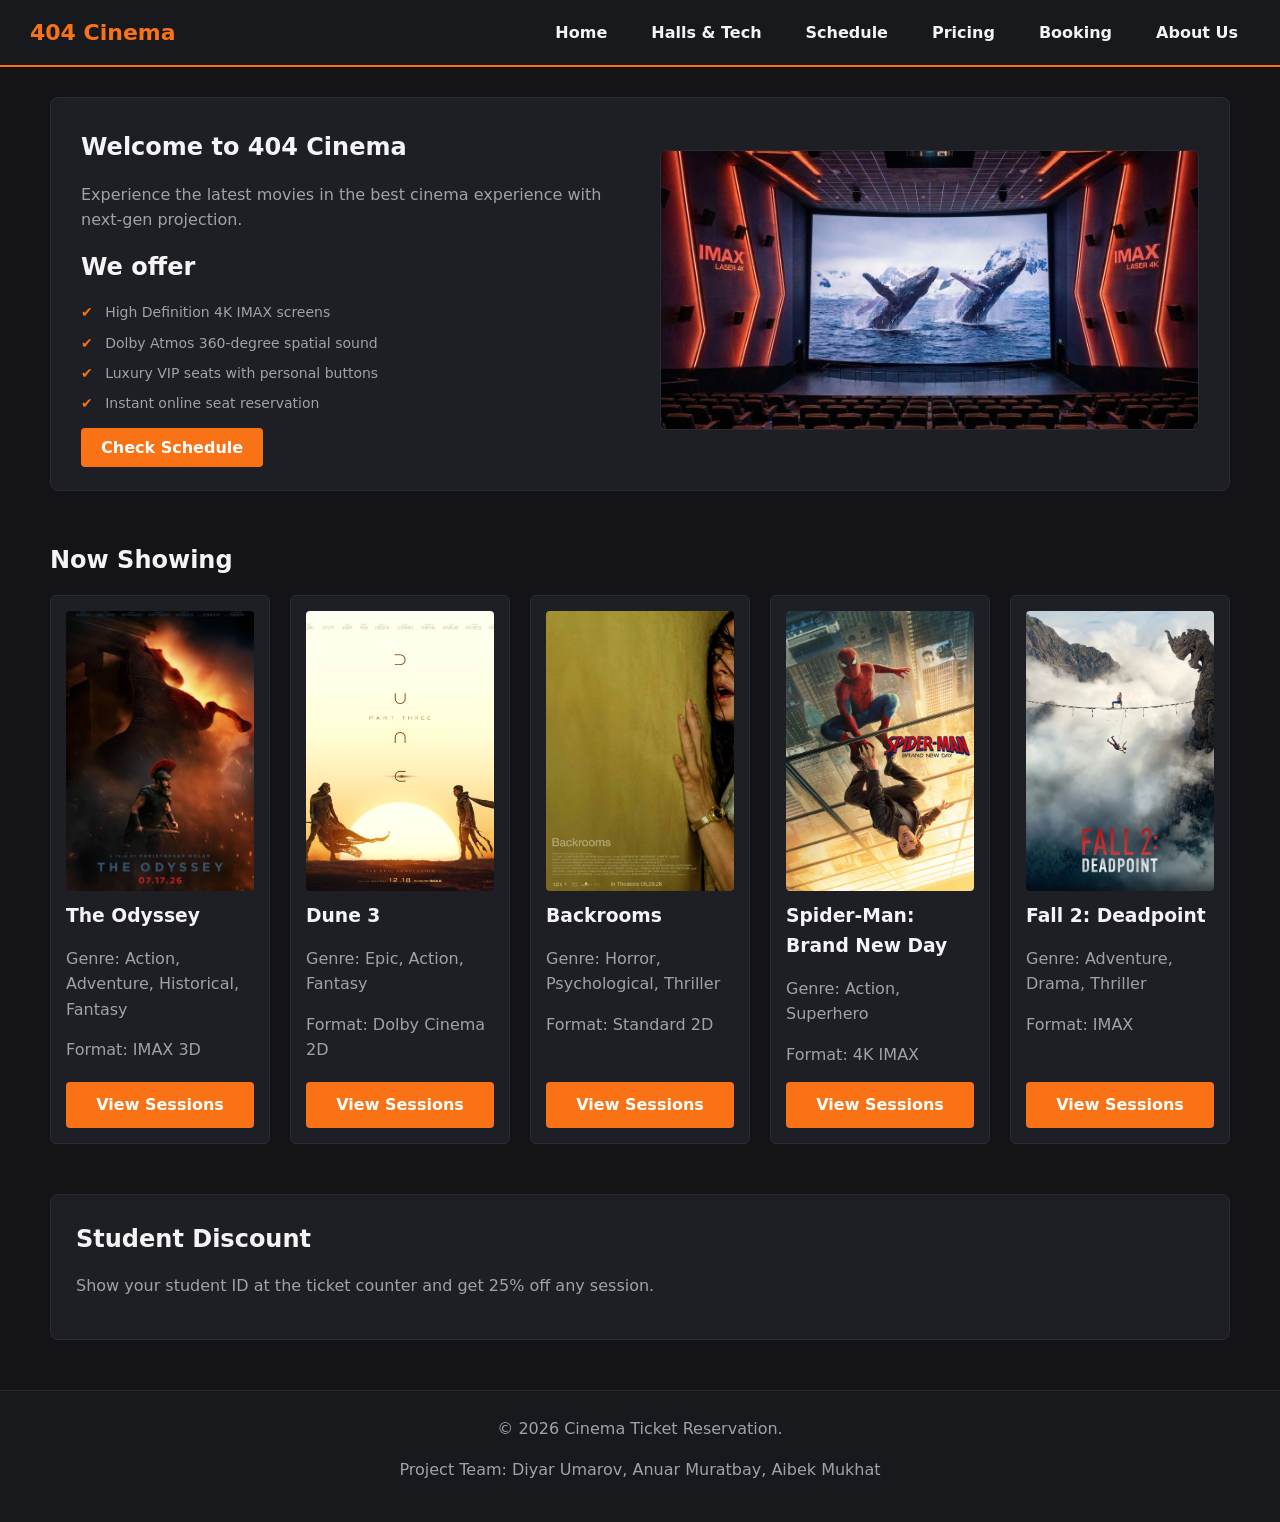
==== index.html @ e8abbafb "copy" ====
<!DOCTYPE html>
<html lang="en">
<head>
<!-- 
  Authors: Umarov Diyar, Anuar Muratbay, Aibek Mukhat
  Group: SE-2507
  Assignment: #1 HTML & CSS Basics
-->

    <meta charset="UTF-8">
    <meta name="viewport" content="width=device-width, initial-scale=1.0">
    <title>404 Cinema</title>
    <link rel="stylesheet" href="css/style.css">
</head>
<body>
    <header id="main-nav">
        <div class="logo">404 Cinema</div>
        <ul class="nav-links">
            <li><a href="index.html">Home</a></li>
            <li><a href="halls.html">Halls & Tech</a></li>
            <li><a href="schedule.html">Schedule</a></li>
            <li><a href="pricing.html">Pricing</a></li>
            <li><a href="booking.html">Booking</a></li>
            <li><a href="about.html">About Us</a></li>
        </ul>
    </header>

    <main class="container">
        <section class="hero-block">
            <div class="hero-text">
                <h1>Welcome to 404 Cinema</h1>
                <p>Experience the latest movies in the best cinema experience with next-gen projection.</p>
    
                 <h2>We offer</h2>
                 <ul class="features-list">
                     <li><span>✔</span> High Definition 4K IMAX screens</li>
                     <li><span>✔</span> Dolby Atmos 360-degree spatial sound</li>
                     <li><span>✔</span> Luxury VIP seats with personal buttons</li>
                     <li><span>✔</span> Instant online seat reservation</li>
                </ul>

              <a href="schedule.html" class="btn">Check Schedule</a>
             </div>

             <div class="hero-image">
                <img src="images/imax.jpeg" alt="404 Cinema IMAX Hall">
             </div>
        </section>

        <h2 style="margin-top: 40px;">Now Showing</h2>
        <div class="movie-grid">
            <div class="movie-card">
                 <img src="images/i.webp" alt="The Odyssey - Movie Poster">
                 <h3>The Odyssey</h3>
                 <p>Genre: Action, Adventure, Historical, Fantasy</p>
                 <p>Format: IMAX 3D</p>
                 <a href="schedule.html" class="btn">View Sessions</a>
            </div>

            <div class="movie-card">
                 <img src="images/dune.webp" alt="Dune 3 - Movie poster">
                 <h3>Dune 3</h3>
                 <p>Genre: Epic, Action, Fantasy</p>
                 <p>Format: Dolby Cinema 2D</p>
                 <a href="schedule.html" class="btn">View Sessions</a>
             </div>

             <div class="movie-card">
                 <img src="images/backrooms.jpg" alt="Backrooms - movie poster">
                 <h3>Backrooms</h3>
                 <p>Genre: Horror, Psychological, Thriller</p>
                 <p>Format: Standard 2D</p>
                 <a href="schedule.html" class="btn">View Sessions</a>
             </div>

             <div class="movie-card">
                 <img src="images/spider.jpg" alt="Spider-Man: Brand New Day - movie poster">
                 <h3>Spider-Man: Brand New Day</h3>
                 <p>Genre: Action, Superhero</p>
                 <p>Format: 4K IMAX</p>
                 <a href="schedule.html" class="btn">View Sessions</a>
            </div>
            <div class="movie-card">
                 <img src="images/fall.jpg" alt="Fall 2 - movie poster">
                 <h3>Fall 2: Deadpoint</h3>
                 <p>Genre: Adventure, Drama, Thriller</p>
                 <p>Format: IMAX</p>
                 <a href="schedule.html" class="btn">View Sessions</a>
            </div>
        </div>
        <section style="margin-top: 50px; background: #1e1f24; padding: 25px; border-radius: 8px; border-left: 4px solid #f97316; border: 1px solid #2a2c33;">
             <h2>Student Discount</h2>
             <p>Show your student ID at the ticket counter and get 25% off any session.</p>
        </section>
    </main>
    <footer>
        <p>&copy; 2026 Cinema Ticket Reservation.</p>
        <p>Project Team: Diyar Umarov, Anuar Muratbay, Aibek Mukhat</p>
    </footer>
</body>
</html>
---- css/style.css ----
/* 1. colors */
* {
  margin: 0;
  padding: 0;
  box-sizing: border-box;
}

body {
  font-family: system-ui, -apple-system, BlinkMacSystemFont, 'Segoe UI', Roboto, sans-serif;
  background-color: #141416;
  color: #f4f4f6;
  line-height: 1.6;
}

.container {
  max-width: 1220px;
  margin: 30px auto;
  padding: 0 20px;
}

h1, h2, h3 {
  color: #f4f4f6;
  margin-bottom: 15px;
}

p {
  color: #a1a1aa;
  margin-bottom: 15px;
}

/* 2. navigation menu */
#main-nav {
  background-color: #18191d;
  padding: 15px 30px;
  display: flex;
  justify-content: space-between;
  align-items: center;
  border-bottom: 2px solid #f97316;
}

.logo {
  font-size: 22px;
  font-weight: bold;
  color: #f97316;
}

.nav-links {
  list-style: none;
  display: flex;
  gap: 20px;
}

/* selector + hover */
.nav-links a {
  color: #f4f4f6;
  text-decoration: none;
  font-weight: bold;
  padding: 6px 12px;
  border-radius: 4px;
  transition: background-color 0.2s ease, color 0.2s ease;
}

.nav-links a:hover {
  background-color: #f97316;
  color: #ffffff;
}

/*  3. buttons and movie cards */
.btn {
  background-color: #f97316;
  color: #ffffff;
  border: none;
  padding: 10px 20px;
  border-radius: 4px;
  cursor: pointer;
  font-weight: bold;
  text-decoration: none;
  transition: background-color 0.2s ease, transform 0.2s ease;
}

.btn:hover {
  background-color: #ea580c;
}

.movie-grid {
  display: flex;
  gap: 20px;
  flex-wrap: wrap;
  align-items: stretch;
}

.movie-card {
  background-color: #1e1f24;
  border: 1px solid #2a2c33;
  padding: 15px;
  border-radius: 6px;
  flex: 1 1 220px;
  max-width: 280px;
  display: flex;
  flex-direction: column;
  transition: transform 0.3s ease, box-shadow 0.3s ease, border-color 0.3s ease;
}

.movie-card:hover {
  transform: translateY(-8px); 
  box-shadow: 0 10px 24px rgba(0, 0, 0, 0.4), 0 0 14px rgba(249, 115, 22, 0.2); 
  border-color: #f97316;
}

.movie-card img {
  width: 100%;
  height: 280px;
  object-fit: cover;
  border-radius: 4px;
  margin-bottom: 10px;
}

.movie-card .btn {
  margin-top: auto;
  text-align: center;
  text-decoration: none;
  display: inline-block;
}

/* 4. Schedule table*/
#schedule-table {
  width: 100%;
  border-collapse: collapse;
  margin: 20px 0;
  background-color: #1e1f24;
  table-layout: auto;
}

#schedule-table th, 
#schedule-table td {
  padding: 16px 20px;
  border: 1px solid #2a2c33;
  text-align: left;
  vertical-align: middle;
}

#schedule-table th {
  background-color: #24262d;
  color: #f4f4f6;
  border-bottom: 2px solid #f97316;
}
#schedule-table td {
  font-size: 15px;         
       
}
#schedule-table tr:hover {
  background-color: #25272e;
}

.table-poster {
  width: 90px;
  height: 130px;
  object-fit: cover;
  border-radius: 4px;
  border: 1px solid #2a2c33;
  display: block;
}

/* 5. registration form */
#booking-form {
  background-color: #1e1f24;
  padding: 30px;
  border-radius: 8px;
  border: 1px solid #2a2c33;
  max-width: 500px;
  margin: 0 auto;
}

.form-group {
  margin-bottom: 15px;
}

.form-group label {
  display: block;
  margin-bottom: 6px;
  font-weight: bold;
}

.form-group input,
.form-group select,
.form-group textarea {
  width: 100%;
  padding: 10px;
  background-color: #141518;
  border: 1px solid #2d3039;
  color: #f4f4f6;
  border-radius: 4px;
  outline: none;
}

.form-group input:focus,
.form-group textarea:focus {
  border-color: #f97316;
}

.form-group textarea {
  height: 90px;
  resize: vertical;
}

/* 6. Photo, team */
.avatar-circle {
  width: 130px;
  height: 130px;
  border-radius: 50%;
  object-fit: cover;
  border: 3px solid #f97316;
  margin-bottom: 10px;
}

.team-card {
  background-color: #1e1f24;
  padding: 20px;
  border-radius: 6px;
  text-align: center;
  border: 1px solid #2a2c33;
  width: 250px;
}

/*7. footer  */
footer {
  background-color: #18191d;
  text-align: center;
  padding: 25px 15px;
  margin-top: 50px;
  border-top: 1px solid #2a2c33;
  color: #71717a;
}

/* 8. Hall card  */
.hall-card {
  display: flex;
  background-color: #1e1f24;
  border: 1px solid #2a2c33;
  border-radius: 8px;
  overflow: hidden;
  margin-bottom: 35px;
  gap: 25px;
}

.hall-card img {
  width: 45%;
  height: 280px;
  object-fit: cover;
  flex-shrink: 0;
}

.hall-info {
  padding: 20px 20px 20px 0;
  display: flex;
  flex-direction: column;
  justify-content: center;
}

.hall-info h2 {
  font-size: 20px;
  margin-bottom: 8px;
}

.hall-info h3 {
  font-size: 15px;
  margin: 10px 0 8px 0;
  color: #f4f4f6;
}

.hall-info ol {
  margin-left: 20px;
  color: #a1a1aa;
  font-size: 14px;
}

.hall-info li {
  margin-bottom: 5px;
}


.author-section {
  margin-top: 50px;
}

.author-card {
  display: flex;
  align-items: center;
  gap: 30px;
  background-color: #1e1f24;
  border: 1px solid #2a2c33;
  border-left: 4px solid #f97316;
  border-radius: 8px;
  padding: 25px;
}

.role-badge {
  color: #f97316;
  font-weight: bold;
  font-size: 13px;
  margin-bottom: 8px;
}

.author-details p {
  margin-bottom: 0;
}

/*  9. Hero bloc */

.hero-block {
  display: flex;
  align-items: center;
  justify-content: space-between;
  gap: 40px;
  margin-bottom: 50px;
  background-color: #1e1f24;
  padding: 30px;
  border-radius: 8px;
  border: 1px solid #2a2c33;
}

.hero-text {
  flex: 1;
}

.hero-image {
  flex: 1;
}

.hero-image img {
  width: 100%;
  height: 280px;
  object-fit: cover;
  border-radius: 6px;
  border: 1px solid #2a2c33;
}


.features-list {
  list-style: none;
  margin: 15px 0 20px 0;
}

.features-list li {
  margin-bottom: 8px;
  color: #a1a1aa;
  font-size: 14px;
}

.features-list span {
  color: #f97316;
  font-weight: bold;
  margin-right: 8px;
}


/*  booking.html */

.booking-hero {
  text-align: center;
  padding: 40px 20px;
}

.booking-hero img {
  width: 100%;
  max-width: 700px;
  height: 350px;
  object-fit: cover;
  border-radius: 8px;
  margin-top: 20px;
}

.booking-steps {
  max-width: 700px;
  margin: 0 auto 40px auto;
  padding: 0 20px;
}

.booking-steps li {
  margin-bottom: 8px;
  line-height: 1.5;
}

#booking-form-section {
  max-width: 600px;
  margin: 0 auto 60px auto;
  padding: 30px 25px;
  background-color: #1e1f24;
  border: 1px solid #2a2c33;
  border-radius: 8px;
}

#booking-form-section #booking-form {
  background: transparent;
  border: none;
  padding: 0;
  max-width: 100%;
}

.booking-form .form-group {
  margin-bottom: 18px;
}

.booking-form label {
  display: block;
  font-weight: 600;
  margin-bottom: 6px;
}

.booking-form input[type="text"],
.booking-form input[type="email"],
.booking-form select,
.booking-form textarea {
  width: 100%;
  padding: 10px 12px;
  background-color: #141518;
  border: 1px solid #2d3039;
  color: #f4f4f6;
  border-radius: 6px;
  font-size: 1rem;
  font-family: inherit;
  outline: none;
}

.booking-form input:focus,
.booking-form select:focus,
.booking-form textarea:focus {
  outline: none;
  border-color: #f97316;
}

.radio-group p {
  font-weight: 600;
  color: #f4f4f6;
  margin-bottom: 8px;
}

.radio-group label {
  display: block;
  font-weight: 400;
  margin-bottom: 6px;
}

.radio-group input[type="radio"] {
  width: auto;
  margin-right: 8px;
  accent-color: #f97316;
}

.btn-submit {
  background-color: #f97316;
  color: #fff;
  border: none;
  padding: 12px 28px;
  border-radius: 6px;
  font-size: 1rem;
  cursor: pointer;
  font-weight: bold;
  transition: background-color 0.2s ease, transform 0.2s ease;
}

.btn-submit:hover {
  background-color: #ea580c;
}

/* about.html */

.about-hero,
.about-values,
.team-section,
.contact-section,
.author-bio {
  max-width: 800px;
  margin: 0 auto 50px auto;
  padding: 0 20px;
  text-align: center;
}

.about-values ul {
  text-align: left;
  max-width: 500px;
  margin: 15px auto 0 auto;
}

.team-grid {
  display: flex;
  flex-wrap: wrap;
  justify-content: center;
  gap: 25px;
  margin-top: 25px;
}

.team-card {
  background-color: #1e1f24;
  border: 1px solid #2a2c33;
  border-radius: 8px;
  padding: 20px;
  width: 220px;
}

.circle-photo {
  width: 120px;
  height: 120px;
  border-radius: 50%;
  object-fit: cover;
  margin-bottom: 12px;
}

.team-role {
  color: #f97316;
  font-weight: 600;
  margin: 4px 0 10px 0;
}

.contact-section table {
  width: 100%;
  border-collapse: collapse;
  margin-top: 20px;
}

.contact-section th,
.contact-section td {
  border: 1px solid #2a2c33;
  padding: 10px;
  text-align: left;
}

.contact-section th {
  background-color: #24262d;
  color: #f4f4f6;
  border-bottom: 2px solid #f97316;
}

.author-bio .circle-photo {
  margin-top: 15px;
}


/* 10. grid layout for pages with sidebar */

.grid-layout-page {
  display: grid;
  min-height: 100vh;
  grid-template-columns: 260px 1fr;
  grid-template-rows: auto 1fr auto;
  grid-template-areas:
    "header  header"
    "sidebar main"
    "footer  footer";
  gap: 20px 30px;
}

.grid-header  { grid-area: header; }
.grid-sidebar { grid-area: sidebar; }
.grid-main    { grid-area: main; padding: 0 30px 20px 0; }
.grid-footer  { grid-area: footer; }


.grid-sidebar {
  background-color: #1e1f24;
  border-right: 1px solid #2a2c33;
  padding: 25px 20px;
  margin-left: 20px;
  border-radius: 8px;
}

.filter-list {
  list-style: none;
  margin: 15px 0;
}

.filter-list li {
  margin-bottom: 12px;
}

.filter-list a {
  color: #a1a1aa;
  text-decoration: none;
  font-weight: 500;
  transition: color 0.2s;
}

.filter-list a:hover {
  color: #f97316;
}

.sidebar-info-box {
  margin-top: 30px;
  padding: 15px;
  background: #141518;
  border-left: 3px solid #f97316;
  border-radius: 4px;
}

/*Grid Image Gallery */
.gallery-section {
  margin: 50px 0;
}

.gallery-grid {
  display: grid;
  grid-template-columns: repeat(3, 1fr); 
  gap: 20px; 
  margin-top: 20px;
}

.gallery-item {
  position: relative;
  overflow: hidden;
  border-radius: 8px;
  height: 220px;
  border: 1px solid #2a2c33;
}

.gallery-item img {
  width: 100%;
  height: 100%;
  object-fit: cover;
  display: block;
  transition: transform 0.4s ease;
}


.gallery-overlay {
  position: absolute;
  top: 0;
  left: 0;
  width: 100%;
  height: 100%;
  background: rgba(18, 19, 22, 0.88);
  display: flex;
  flex-direction: column;
  justify-content: center;
  align-items: center;
  text-align: center;
  padding: 15px;
  opacity: 0;
  transition: opacity 0.3s ease;
}

.gallery-overlay h4 {
  color: #f97316;
  margin-bottom: 6px;
  font-size: 16px;
}

.gallery-overlay p {
  font-size: 13px;
  color: #f4f4f6;
  margin-bottom: 0;
}


.gallery-item:hover img {
  transform: scale(1.08); 
}

.gallery-item:hover .gallery-overlay {
  opacity: 1; 
}
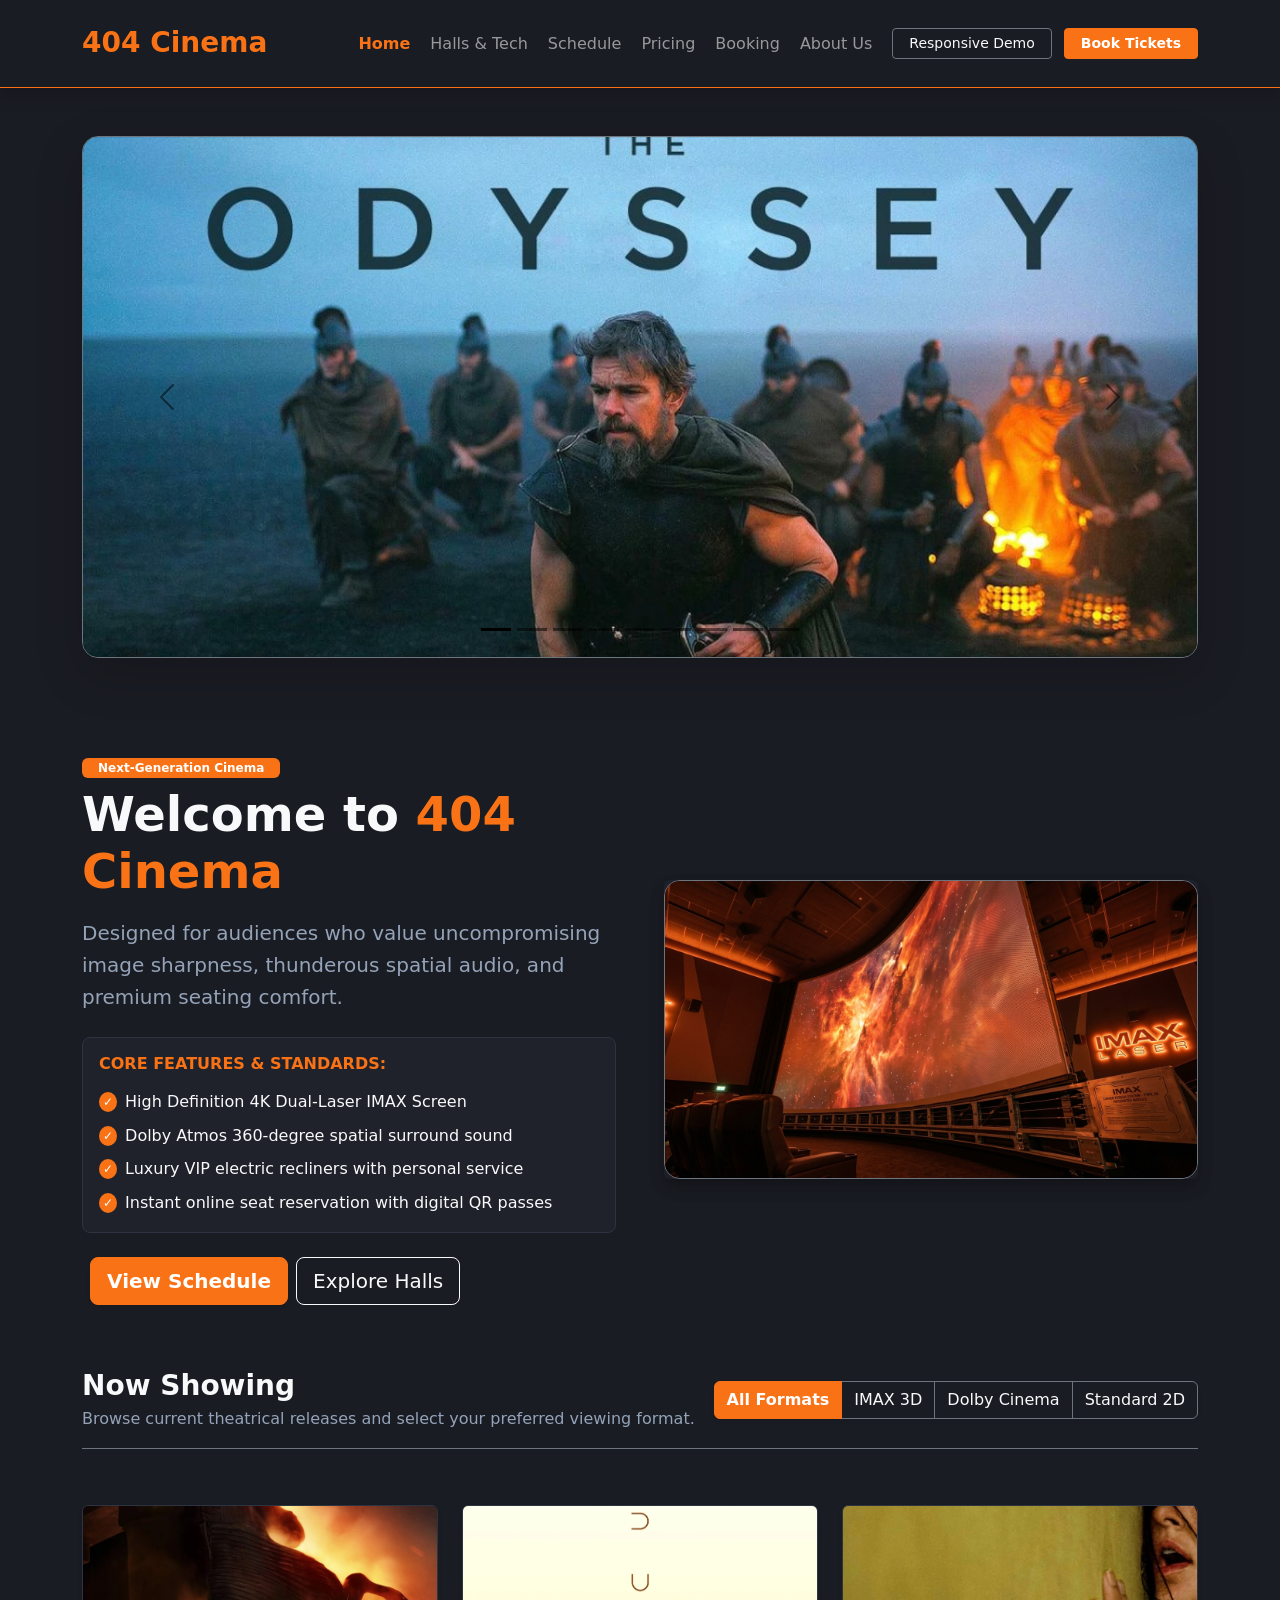
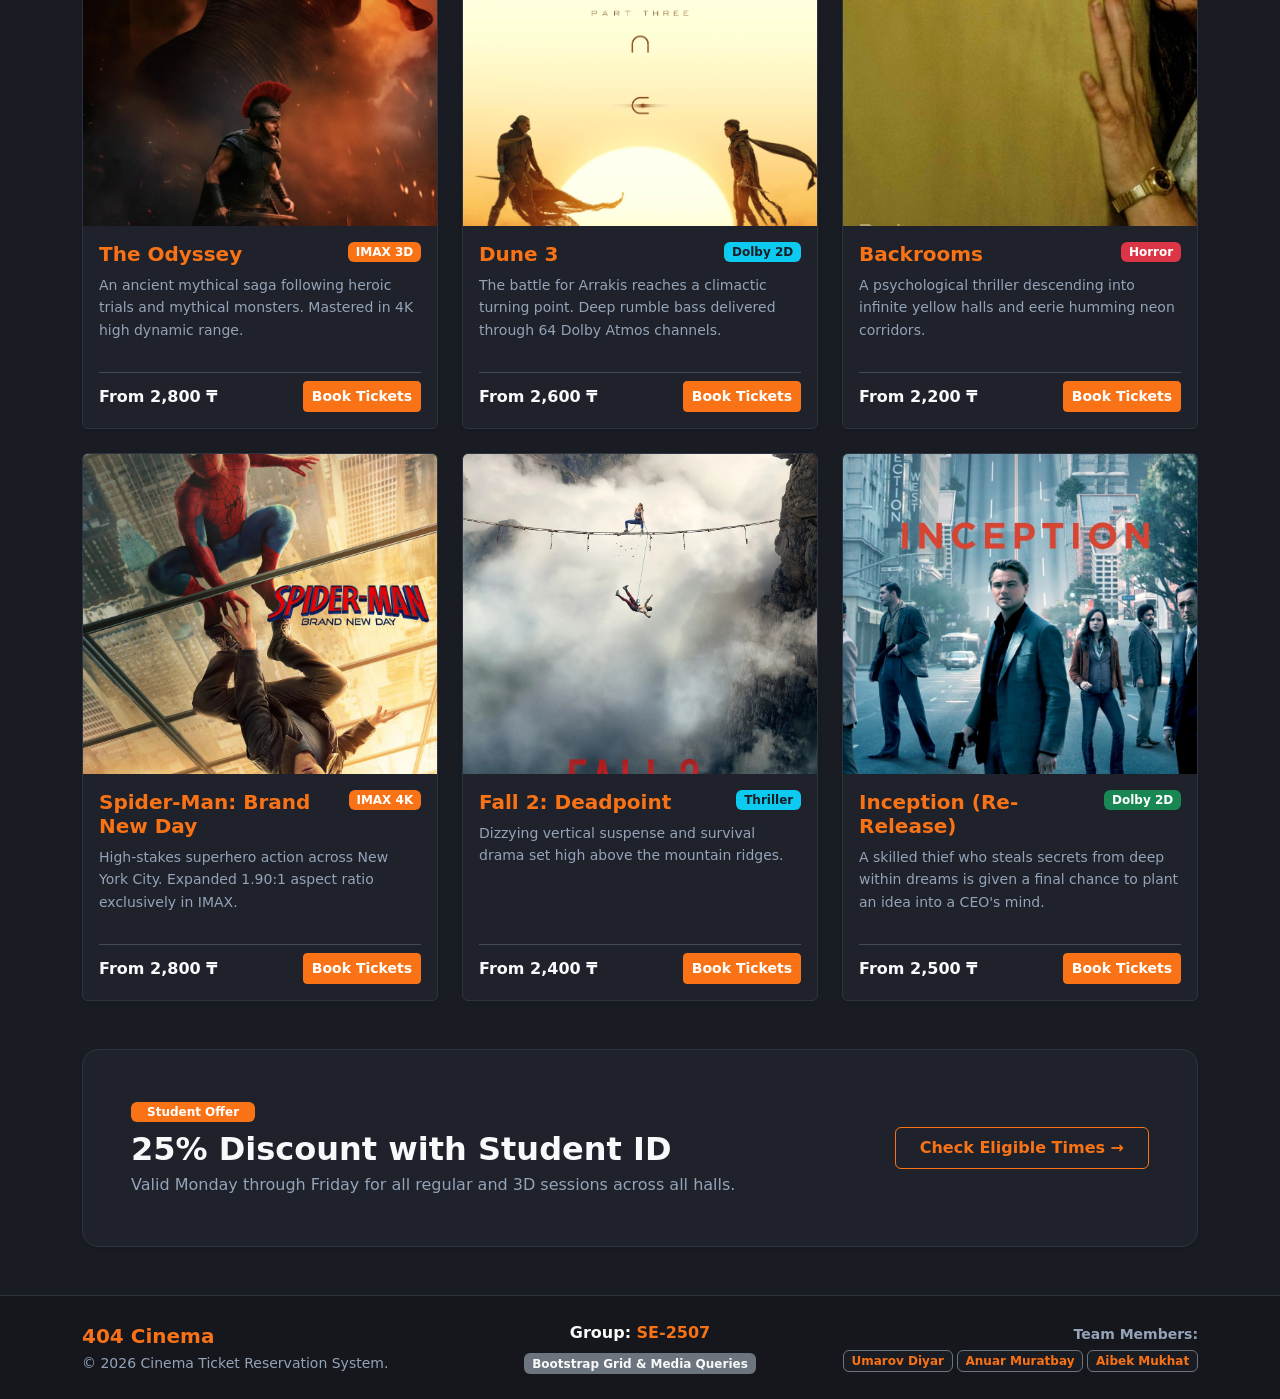
==== commit b6b95bb4: "fixeye" ====
--- a/index.html
+++ b/index.html
@@ -1,101 +1,368 @@
 <!DOCTYPE html>
-<html lang="en">
+<html lang="en" data-bs-theme="dark">
 <head>
-<!-- 
-  Authors: Umarov Diyar, Anuar Muratbay, Aibek Mukhat
-  Group: SE-2507
-  Assignment: #1 HTML & CSS Basics
--->
-
-    <meta charset="UTF-8">
-    <meta name="viewport" content="width=device-width, initial-scale=1.0">
-    <title>404 Cinema</title>
-    <link rel="stylesheet" href="css/style.css">
+  <!-- 
+    Authors: Umarov Diyar, Anuar Muratbay, Aibek Mukhat
+    Group: SE-2507
+    Assignment #3: Media Queries + Bootstrap Grid
+  -->
+  <meta charset="UTF-8">
+  <meta name="viewport" content="width=device-width, initial-scale=1.0">
+  <title>404 Cinema - Ultimate Movie Experience</title>
+
+  <!-- Bootstrap 5 CSS -->
+  <link href="https://cdn.jsdelivr.net/npm/bootstrap@5.3.3/dist/css/bootstrap.min.css" rel="stylesheet" integrity="sha384-QWTKZyjpPEjISv5WaRU9OFeRpok6YctnYmDr5pNlyT2bRjXh0JMhjY6hW+ALEwIH" crossorigin="anonymous">
+
+  <!-- Custom CSS (Cinema Dark & Orange Palette) -->
+  <link rel="stylesheet" href="css/style.css">
 </head>
-<body>
-    <header id="main-nav">
-        <div class="logo">404 Cinema</div>
-        <ul class="nav-links">
-            <li><a href="index.html">Home</a></li>
-            <li><a href="halls.html">Halls & Tech</a></li>
-            <li><a href="schedule.html">Schedule</a></li>
-            <li><a href="pricing.html">Pricing</a></li>
-            <li><a href="booking.html">Booking</a></li>
-            <li><a href="about.html">About Us</a></li>
-        </ul>
-    </header>
-
-    <main class="container">
-        <section class="hero-block">
-            <div class="hero-text">
-                <h1>Welcome to 404 Cinema</h1>
-                <p>Experience the latest movies in the best cinema experience with next-gen projection.</p>
-    
-                 <h2>We offer</h2>
-                 <ul class="features-list">
-                     <li><span>✔</span> High Definition 4K IMAX screens</li>
-                     <li><span>✔</span> Dolby Atmos 360-degree spatial sound</li>
-                     <li><span>✔</span> Luxury VIP seats with personal buttons</li>
-                     <li><span>✔</span> Instant online seat reservation</li>
-                </ul>
-
-              <a href="schedule.html" class="btn">Check Schedule</a>
-             </div>
-
-             <div class="hero-image">
-                <img src="images/imax.jpeg" alt="404 Cinema IMAX Hall">
-             </div>
-        </section>
-
-        <h2 style="margin-top: 40px;">Now Showing</h2>
-        <div class="movie-grid">
-            <div class="movie-card">
-                 <img src="images/i.webp" alt="The Odyssey - Movie Poster">
-                 <h3>The Odyssey</h3>
-                 <p>Genre: Action, Adventure, Historical, Fantasy</p>
-                 <p>Format: IMAX 3D</p>
-                 <a href="schedule.html" class="btn">View Sessions</a>
-            </div>
-
-            <div class="movie-card">
-                 <img src="images/dune.webp" alt="Dune 3 - Movie poster">
-                 <h3>Dune 3</h3>
-                 <p>Genre: Epic, Action, Fantasy</p>
-                 <p>Format: Dolby Cinema 2D</p>
-                 <a href="schedule.html" class="btn">View Sessions</a>
-             </div>
-
-             <div class="movie-card">
-                 <img src="images/backrooms.jpg" alt="Backrooms - movie poster">
-                 <h3>Backrooms</h3>
-                 <p>Genre: Horror, Psychological, Thriller</p>
-                 <p>Format: Standard 2D</p>
-                 <a href="schedule.html" class="btn">View Sessions</a>
-             </div>
-
-             <div class="movie-card">
-                 <img src="images/spider.jpg" alt="Spider-Man: Brand New Day - movie poster">
-                 <h3>Spider-Man: Brand New Day</h3>
-                 <p>Genre: Action, Superhero</p>
-                 <p>Format: 4K IMAX</p>
-                 <a href="schedule.html" class="btn">View Sessions</a>
-            </div>
-            <div class="movie-card">
-                 <img src="images/fall.jpg" alt="Fall 2 - movie poster">
-                 <h3>Fall 2: Deadpoint</h3>
-                 <p>Genre: Adventure, Drama, Thriller</p>
-                 <p>Format: IMAX</p>
-                 <a href="schedule.html" class="btn">View Sessions</a>
-            </div>
-        </div>
-        <section style="margin-top: 50px; background: #1e1f24; padding: 25px; border-radius: 8px; border-left: 4px solid #f97316; border: 1px solid #2a2c33;">
-             <h2>Student Discount</h2>
-             <p>Show your student ID at the ticket counter and get 25% off any session.</p>
-        </section>
-    </main>
-    <footer>
-        <p>&copy; 2026 Cinema Ticket Reservation.</p>
-        <p>Project Team: Diyar Umarov, Anuar Muratbay, Aibek Mukhat</p>
-    </footer>
+<body class="bg-dark text-light d-flex flex-column min-vh-100">
+
+  <!-- Main Navigation Bar -->
+  <header>
+    <nav class="navbar navbar-expand-lg navbar-dark bg-black border-bottom border-warning sticky-top shadow py-3" aria-label="Main Navigation">
+      <div class="container">
+        <a class="navbar-brand fw-bold text-warning fs-3 tracking-wide" href="index.html">
+          404 Cinema
+        </a>
+        <button class="navbar-toggler border-warning" type="button" data-bs-toggle="collapse" data-bs-target="#navbarMain" aria-controls="navbarMain" aria-expanded="false" aria-label="Toggle navigation menu">
+          <span class="navbar-toggler-icon"></span>
+        </button>
+
+        <div class="collapse navbar-collapse" id="navbarMain">
+          <ul class="navbar-nav ms-auto mb-2 mb-lg-0 gap-lg-1 align-items-lg-center">
+            <li class="nav-item">
+              <a class="nav-link active fw-semibold text-warning" aria-current="page" href="index.html">Home</a>
+            </li>
+            <li class="nav-item">
+              <a class="nav-link" href="halls.html">Halls &amp; Tech</a>
+            </li>
+            <li class="nav-item">
+              <a class="nav-link" href="schedule.html">Schedule</a>
+            </li>
+            <li class="nav-item">
+              <a class="nav-link" href="pricing.html">Pricing</a>
+            </li>
+            <li class="nav-item">
+              <a class="nav-link" href="booking.html">Booking</a>
+            </li>
+            <li class="nav-item">
+              <a class="nav-link" href="about.html">About Us</a>
+            </li>
+            <li class="nav-item ms-lg-2 mt-2 mt-lg-0">
+              <a class="btn btn-outline-secondary btn-sm text-light px-3" href="media-queries.html" title="Pure CSS Media Queries Demonstration">
+                Responsive Demo
+              </a>
+            </li>
+            <li class="nav-item ms-lg-2 mt-2 mt-lg-0">
+              <a class="btn btn-warning btn-sm text-white fw-bold px-3" href="booking.html">
+                Book Tickets
+              </a>
+            </li>
+          </ul>
+        </div>
+      </div>
+    </nav>
+  </header>
+
+  <main class="flex-grow-1">
+
+    <!-- Featured Premieres Carousel (9 Slides) -->
+    <section class="container my-4 my-lg-5" aria-label="Featured Movie Premieres">
+      <div id="cinemaHeroCarousel" class="carousel slide carousel-fade shadow-lg rounded-4 overflow-hidden border border-secondary" data-bs-ride="carousel" data-bs-interval="4500">
+        <!-- 9 Indicators -->
+        <div class="carousel-indicators">
+          <button type="button" data-bs-target="#cinemaHeroCarousel" data-bs-slide-to="0" class="active" aria-current="true" aria-label="Slide 1: The Odyssey"></button>
+          <button type="button" data-bs-target="#cinemaHeroCarousel" data-bs-slide-to="1" aria-label="Slide 2: Dune 3"></button>
+          <button type="button" data-bs-target="#cinemaHeroCarousel" data-bs-slide-to="2" aria-label="Slide 3: Spider-Man"></button>
+          <button type="button" data-bs-target="#cinemaHeroCarousel" data-bs-slide-to="3" aria-label="Slide 4: Fall 2"></button>
+          <button type="button" data-bs-target="#cinemaHeroCarousel" data-bs-slide-to="4" aria-label="Slide 5: Backrooms"></button>
+          <button type="button" data-bs-target="#cinemaHeroCarousel" data-bs-slide-to="5" aria-label="Slide 6: Inception"></button>
+          <button type="button" data-bs-target="#cinemaHeroCarousel" data-bs-slide-to="6" aria-label="Slide 7: Interstellar"></button>
+          <button type="button" data-bs-target="#cinemaHeroCarousel" data-bs-slide-to="7" aria-label="Slide 8: Avatar"></button>
+          <button type="button" data-bs-target="#cinemaHeroCarousel" data-bs-slide-to="8" aria-label="Slide 9: The Batman"></button>
+        </div>
+
+        <!-- 9 Movie Slides -->
+        <div class="carousel-inner">
+          <div class="carousel-item active">
+            <img src="images/the-odyssey-blu-ray-streaming-date.avif" class="d-block w-100 object-fit-cover" style="height: 520px;" alt="The Odyssey">
+          </div>
+          <div class="carousel-item">
+            <img src="images/Dune-Part-Three-Horizontal-15-e1783535178816.webp" class="d-block w-100 object-fit-cover" style="height: 520px;" alt="Dune: Part Three">
+          </div>
+          <div class="carousel-item">
+            <img src="images/spidermannew.jpg" class="d-block w-100 object-fit-cover" style="height: 520px;" alt="Spider-Man: Brand New Day">
+          </div>
+          <div class="carousel-item">
+            <img src="images/fall_2_11zon_1789143597.webp" class="d-block w-100 object-fit-cover" style="height: 520px;" alt="Fall 2: Deadpoint">
+          </div>
+          <div class="carousel-item">
+            <img src="images/backroomss.jpg" class="d-block w-100 object-fit-cover" style="height: 520px;" alt="Backrooms">
+          </div>
+          <div class="carousel-item">
+            <img src="images/inception11.jpg" class="d-block w-100 object-fit-cover" style="height: 520px;" alt="Inception">
+          </div>
+          <div class="carousel-item">
+            <img src="images/interstell.webp" class="d-block w-100 object-fit-cover" style="height: 520px;" alt="Interstellar">
+          </div>
+          <div class="carousel-item">
+            <img src="images/avatar.jpg" class="d-block w-100 object-fit-cover" style="height: 520px;" alt="Avatar: Fire and Ash">
+          </div>
+          <div class="carousel-item">
+            <img src="images/batman2.jpg" class="d-block w-100 object-fit-cover" style="height: 520px;" alt="The Batman: Part II">
+          </div>
+        </div>
+
+        <!-- Controls -->
+        <button class="carousel-control-prev" type="button" data-bs-target="#cinemaHeroCarousel" data-bs-slide="prev">
+          <span class="carousel-control-prev-icon" aria-hidden="true"></span>
+          <span class="visually-hidden">Previous</span>
+        </button>
+        <button class="carousel-control-next" type="button" data-bs-target="#cinemaHeroCarousel" data-bs-slide="next">
+          <span class="carousel-control-next-icon" aria-hidden="true"></span>
+          <span class="visually-hidden">Next</span>
+        </button>
+      </div>
+    </section>
+
+    <!-- Cinema Experience Intro (2-Column Grid col-lg-6) -->
+    <section class="container py-4 py-lg-5" aria-labelledby="experience-heading">
+      <div class="row align-items-center g-4 g-lg-5">
+        <!-- Column 1 -->
+        <div class="col-12 col-lg-6">
+          <span class="badge bg-warning text-white mb-2 px-3 py-1">Next-Generation Cinema</span>
+          <h1 id="experience-heading" class="display-5 fw-bold text-light mb-3">
+            Welcome to <span class="text-warning">404 Cinema</span>
+          </h1>
+          <p class="lead text-secondary mb-4">
+            Designed for audiences who value uncompromising image sharpness, thunderous spatial audio, and premium seating comfort.
+          </p>
+
+          <div class="card bg-secondary bg-opacity-10 border-secondary border-opacity-75 p-3 mb-4 rounded-3">
+            <h4 class="h6 text-warning text-uppercase fw-bold mb-3">Core Features &amp; Standards:</h4>
+            <ul class="list-unstyled mb-0 d-flex flex-column gap-2 text-light">
+              <li class="d-flex align-items-center gap-2">
+                <span class="badge bg-warning rounded-circle p-1 text-white">&check;</span> High Definition 4K Dual-Laser IMAX Screen
+              </li>
+              <li class="d-flex align-items-center gap-2">
+                <span class="badge bg-warning rounded-circle p-1 text-white">&check;</span> Dolby Atmos 360-degree spatial surround sound
+              </li>
+              <li class="d-flex align-items-center gap-2">
+                <span class="badge bg-warning rounded-circle p-1 text-white">&check;</span> Luxury VIP electric recliners with personal service
+              </li>
+              <li class="d-flex align-items-center gap-2">
+                <span class="badge bg-warning rounded-circle p-1 text-white">&check;</span> Instant online seat reservation with digital QR passes
+              </li>
+            </ul>
+          </div>
+
+          <!-- Action Buttons -->
+          <div class="d-flex flex-wrap gap-2 mt-lg-4 px-sm-2">
+            <a href="schedule.html" class="btn btn-warning btn-lg fw-bold text-white shadow-sm">
+              View Schedule
+            </a>
+            <a href="halls.html" class="btn btn-outline-light btn-lg">
+              Explore Halls
+            </a>
+          </div>
+        </div>
+
+        <!-- Column 2 -->
+        <div class="col-12 col-lg-6">
+          <div class="card border-0 bg-transparent shadow">
+            <img src="images/imax1.jpeg" class="img-fluid rounded-4 shadow border border-secondary" alt="404 Cinema Auditorium">
+          </div>
+        </div>
+      </div>
+    </section>
+
+    <!-- Filter Controls Bar -->
+    <section class="container pt-3 pb-2" aria-label="Format Filter Controls">
+      <div class="d-flex flex-column flex-md-row justify-content-between align-items-md-center gap-3 border-bottom border-secondary pb-3">
+        <div>
+          <h2 class="h3 fw-bold text-light mb-1">Now Showing</h2>
+          <p class="text-secondary mb-0">Browse current theatrical releases and select your preferred viewing format.</p>
+        </div>
+
+        <!-- Button Group for Format Filter -->
+        <div class="btn-group shadow-sm" role="group" aria-label="Movie Format Filter">
+          <button type="button" class="btn btn-warning active fw-semibold text-white">All Formats</button>
+          <button type="button" class="btn btn-outline-secondary text-light">IMAX 3D</button>
+          <button type="button" class="btn btn-outline-secondary text-light">Dolby Cinema</button>
+          <button type="button" class="btn btn-outline-secondary text-light">Standard 2D</button>
+        </div>
+      </div>
+    </section>
+
+    <!-- Now Showing: 6 Movies in 3-Column Grid (col-lg-4) -->
+    <section class="container py-4 py-lg-5" aria-label="Now Showing Movie Cards">
+      <div class="row g-4">
+
+        <!-- Movie 1 -->
+        <div class="col-12 col-md-6 col-lg-4">
+          <div class="card h-100 bg-secondary bg-opacity-10 border-secondary border-opacity-75 shadow-sm hover-card">
+            <img src="images/i.webp" class="card-img-top object-fit-cover" style="height: 320px;" alt="The Odyssey">
+            <div class="card-body d-flex flex-column">
+              <div class="d-flex justify-content-between align-items-start mb-2">
+                <h5 class="card-title text-warning fw-bold mb-0">The Odyssey</h5>
+                <span class="badge bg-warning">IMAX 3D</span>
+              </div>
+              <p class="card-text text-secondary small flex-grow-1">
+                An ancient mythical saga following heroic trials and mythical monsters. Mastered in 4K high dynamic range.
+              </p>
+              <div class="d-flex justify-content-between align-items-center mt-3 pt-2 border-top border-secondary border-opacity-50">
+                <span class="fw-bold text-light">From 2,800 ₸</span>
+                <a href="booking.html" class="btn btn-warning btn-sm fw-semibold text-white">Book Tickets</a>
+              </div>
+            </div>
+          </div>
+        </div>
+
+        <!-- Movie 2 -->
+        <div class="col-12 col-md-6 col-lg-4">
+          <div class="card h-100 bg-secondary bg-opacity-10 border-secondary border-opacity-75 shadow-sm hover-card">
+            <img src="images/dune.webp" class="card-img-top object-fit-cover" style="height: 320px;" alt="Dune 3">
+            <div class="card-body d-flex flex-column">
+              <div class="d-flex justify-content-between align-items-start mb-2">
+                <h5 class="card-title text-warning fw-bold mb-0">Dune 3</h5>
+                <span class="badge bg-info text-dark">Dolby 2D</span>
+              </div>
+              <p class="card-text text-secondary small flex-grow-1">
+                The battle for Arrakis reaches a climactic turning point. Deep rumble bass delivered through 64 Dolby Atmos channels.
+              </p>
+              <div class="d-flex justify-content-between align-items-center mt-3 pt-2 border-top border-secondary border-opacity-50">
+                <span class="fw-bold text-light">From 2,600 ₸</span>
+                <a href="booking.html" class="btn btn-warning btn-sm fw-semibold text-white">Book Tickets</a>
+              </div>
+            </div>
+          </div>
+        </div>
+
+        <!-- Movie 3 -->
+        <div class="col-12 col-md-6 col-lg-4">
+          <div class="card h-100 bg-secondary bg-opacity-10 border-secondary border-opacity-75 shadow-sm hover-card">
+            <img src="images/backrooms.jpg" class="card-img-top object-fit-cover" style="height: 320px;" alt="Backrooms">
+            <div class="card-body d-flex flex-column">
+              <div class="d-flex justify-content-between align-items-start mb-2">
+                <h5 class="card-title text-warning fw-bold mb-0">Backrooms</h5>
+                <span class="badge bg-danger">Horror</span>
+              </div>
+              <p class="card-text text-secondary small flex-grow-1">
+                A psychological thriller descending into infinite yellow halls and eerie humming neon corridors.
+              </p>
+              <div class="d-flex justify-content-between align-items-center mt-3 pt-2 border-top border-secondary border-opacity-50">
+                <span class="fw-bold text-light">From 2,200 ₸</span>
+                <a href="booking.html" class="btn btn-warning btn-sm fw-semibold text-white">Book Tickets</a>
+              </div>
+            </div>
+          </div>
+        </div>
+
+        <!-- Movie 4 -->
+        <div class="col-12 col-md-6 col-lg-4">
+          <div class="card h-100 bg-secondary bg-opacity-10 border-secondary border-opacity-75 shadow-sm hover-card">
+            <img src="images/spider.jpg" class="card-img-top object-fit-cover" style="height: 320px;" alt="Spider-Man: Brand New Day">
+            <div class="card-body d-flex flex-column">
+              <div class="d-flex justify-content-between align-items-start mb-2">
+                <h5 class="card-title text-warning fw-bold mb-0">Spider-Man: Brand New Day</h5>
+                <span class="badge bg-warning">IMAX 4K</span>
+              </div>
+              <p class="card-text text-secondary small flex-grow-1">
+                High-stakes superhero action across New York City. Expanded 1.90:1 aspect ratio exclusively in IMAX.
+              </p>
+              <div class="d-flex justify-content-between align-items-center mt-3 pt-2 border-top border-secondary border-opacity-50">
+                <span class="fw-bold text-light">From 2,800 ₸</span>
+                <a href="booking.html" class="btn btn-warning btn-sm fw-semibold text-white">Book Tickets</a>
+              </div>
+            </div>
+          </div>
+        </div>
+
+        <!-- Movie 5 -->
+        <div class="col-12 col-md-6 col-lg-4">
+          <div class="card h-100 bg-secondary bg-opacity-10 border-secondary border-opacity-75 shadow-sm hover-card">
+            <img src="images/fall.jpg" class="card-img-top object-fit-cover" style="height: 320px;" alt="Fall 2: Deadpoint">
+            <div class="card-body d-flex flex-column">
+              <div class="d-flex justify-content-between align-items-start mb-2">
+                <h5 class="card-title text-warning fw-bold mb-0">Fall 2: Deadpoint</h5>
+                <span class="badge bg-info text-dark">Thriller</span>
+              </div>
+              <p class="card-text text-secondary small flex-grow-1">
+                Dizzying vertical suspense and survival drama set high above the mountain ridges.
+              </p>
+              <div class="d-flex justify-content-between align-items-center mt-3 pt-2 border-top border-secondary border-opacity-50">
+                <span class="fw-bold text-light">From 2,400 ₸</span>
+                <a href="booking.html" class="btn btn-warning btn-sm fw-semibold text-white">Book Tickets</a>
+              </div>
+            </div>
+          </div>
+        </div>
+
+        <!-- Movie 6 -->
+        <div class="col-12 col-md-6 col-lg-4">
+          <div class="card h-100 bg-secondary bg-opacity-10 border-secondary border-opacity-75 shadow-sm hover-card">
+            <img src="images/inception11.jpg" class="card-img-top object-fit-cover" style="height: 320px;" alt="Inception Anniversary Screening">
+            <div class="card-body d-flex flex-column">
+              <div class="d-flex justify-content-between align-items-start mb-2">
+                <h5 class="card-title text-warning fw-bold mb-0">Inception (Re-Release)</h5>
+                <span class="badge bg-success">Dolby 2D</span>
+              </div>
+              <p class="card-text text-secondary small flex-grow-1">
+                A skilled thief who steals secrets from deep within dreams is given a final chance to plant an idea into a CEO's mind.
+              </p>
+              <div class="d-flex justify-content-between align-items-center mt-3 pt-2 border-top border-secondary border-opacity-50">
+                <span class="fw-bold text-light">From 2,500 ₸</span>
+                <a href="booking.html" class="btn btn-warning btn-sm fw-semibold text-white">Book Tickets</a>
+              </div>
+            </div>
+          </div>
+        </div>
+
+      </div>
+    </section>
+
+    <!-- Student Discount Callout Section -->
+    <section class="container pb-5">
+      <div class="card p-4 p-md-5 rounded-4 shadow-sm d-flex flex-column flex-md-row justify-content-between align-items-md-center gap-3">
+        <div>
+          <span class="badge bg-warning px-3 py-1 mb-2 fw-bold text-white">Student Offer</span>
+          <h3 class="h2 fw-bold text-light mb-1">25% Discount with Student ID</h3>
+          <p class="text-secondary mb-0">Valid Monday through Friday for all regular and 3D sessions across all halls.</p>
+        </div>
+        <a href="schedule.html" class="btn btn-outline-warning px-4 py-2 fw-semibold">
+          Check Eligible Times &rarr;
+        </a>
+      </div>
+    </section>
+
+  </main>
+
+  <!-- Semantic Accessibility Footer with All Team Members -->
+  <footer class="bg-black text-light py-4 border-top border-secondary mt-auto" aria-label="Site Footer">
+    <div class="container text-center">
+      <div class="row gy-3 align-items-center">
+        <div class="col-12 col-md-4 text-md-start">
+          <span class="fw-bold text-warning fs-5">404 Cinema</span>
+          <p class="text-secondary small mb-0">&copy; 2026 Cinema Ticket Reservation System.</p>
+        </div>
+        <div class="col-12 col-md-4">
+          <p class="text-light fw-semibold mb-1">Group: <span class="text-warning">SE-2507</span></p>
+          <span class="badge bg-secondary text-light">Bootstrap Grid &amp; Media Queries</span>
+        </div>
+        <div class="col-12 col-md-4 text-md-end">
+          <div class="small text-secondary mb-1"><strong>Team Members:</strong></div>
+          <div class="d-flex justify-content-center justify-content-md-end gap-1 flex-wrap">
+            <span class="badge bg-dark border border-secondary text-warning">Umarov Diyar</span>
+            <span class="badge bg-dark border border-secondary text-warning">Anuar Muratbay</span>
+            <span class="badge bg-dark border border-secondary text-warning">Aibek Mukhat</span>
+          </div>
+        </div>
+      </div>
+    </div>
+  </footer>
+
+  <!-- Bootstrap 5 Bundle JS -->
+  <script src="https://cdn.jsdelivr.net/npm/bootstrap@5.3.3/dist/js/bootstrap.bundle.min.js" integrity="sha384-YvpcrYf0tY3lHB60NNkmXc5s9fDVZLESaAA55NDzOxhy9GkcIdslK1eN7N6jIeHz" crossorigin="anonymous"></script>
 </body>
 </html>
--- a/css/style.css
+++ b/css/style.css
@@ -1,7 +1,34 @@
 
 
 
-/* 1. colors */
+:root {
+  --cinema-orange: #f97316;
+  --cinema-orange-hover: #ea580c;
+  --cinema-orange-light: #fb923c;
+
+  /* Pleasant Modern Dark Palette (No harsh #000000 pitch-black) */
+  --cinema-bg: #121316;
+  --cinema-surface: #1a1c23;
+  --cinema-card: #1f222b;
+  --cinema-card-inner: #252834;
+  --cinema-border: #2e3341;
+  --cinema-text-primary: #f8fafc;
+  --cinema-text-secondary: #94a3b8;
+  --cinema-text-muted: #64748b;
+
+  /* Bootstrap Theme Overrides */
+  --bs-body-bg: #121316;
+  --bs-body-color: #f8fafc;
+  --bs-dark-rgb: 26, 28, 35;
+  --bs-warning: #f97316;
+  --bs-warning-rgb: 249, 115, 22;
+  --bs-primary: #f97316;
+  --bs-primary-rgb: 249, 115, 22;
+  --bs-secondary-color: #94a3b8;
+  --bs-border-color: #2e3341;
+}
+
+/* 1. Base Styles */
 * {
   margin: 0;
   padding: 0;
@@ -10,12 +37,122 @@
 
 body {
   font-family: system-ui, -apple-system, BlinkMacSystemFont, 'Segoe UI', Roboto, sans-serif;
-  background-color: #141416;
-  color: #f4f4f6;
+  background-color: var(--cinema-bg) !important;
+  color: var(--cinema-text-primary);
   line-height: 1.6;
 }
 
-.container {
+/* Smooth pleasant backgrounds across components */
+.bg-black,
+.bg-dark,
+nav.navbar,
+.navbar.bg-black {
+  background-color: var(--cinema-surface) !important;
+}
+
+footer,
+footer.bg-black {
+  background-color: #15171d !important;
+  border-top-color: var(--cinema-border) !important;
+}
+
+.card {
+  background-color: var(--cinema-card) !important;
+  border-color: var(--cinema-border) !important;
+}
+
+.table-dark {
+  --bs-table-bg: var(--cinema-card) !important;
+  --bs-table-striped-bg: #252834 !important;
+  --bs-table-hover-bg: #2c303f !important;
+  border-color: var(--cinema-border) !important;
+}
+
+/* Typography & Contrast */
+h1, h2, h3, h4, h5, h6 {
+  color: var(--cinema-text-primary);
+}
+
+p, .lead, .card-text, .text-secondary {
+  color: var(--cinema-text-secondary) !important;
+}
+
+/* Cinema Brand Color Helpers */
+.text-orange,
+.text-brand,
+.text-warning {
+  color: #f97316 !important;
+}
+
+.bg-orange,
+.bg-brand {
+  background-color: #f97316 !important;
+  color: #ffffff !important;
+}
+
+.border-orange,
+.border-brand,
+.border-warning {
+  border-color: #f97316 !important;
+}
+
+/* Button & Button Group Safeguards (Prevents awkward wrapping on small screens) */
+.btn {
+  white-space: nowrap;
+}
+
+.btn-brand,
+.btn-warning {
+  background-color: #f97316 !important;
+  border-color: #f97316 !important;
+  color: #ffffff !important;
+}
+
+.btn-brand:hover,
+.btn-warning:hover,
+.btn-warning:focus,
+.btn-warning:active {
+  background-color: #ea580c !important;
+  border-color: #ea580c !important;
+  color: #ffffff !important;
+}
+
+.btn-outline-brand,
+.btn-outline-warning {
+  color: #f97316 !important;
+  border-color: #f97316 !important;
+  background-color: transparent !important;
+}
+
+.btn-outline-brand:hover,
+.btn-outline-warning:hover,
+.btn-outline-warning:focus,
+.btn-outline-warning:active {
+  background-color: #f97316 !important;
+  border-color: #f97316 !important;
+  color: #ffffff !important;
+}
+
+.badge.bg-warning {
+  background-color: #f97316 !important;
+  color: #ffffff !important;
+}
+
+@media (max-width: 576px) {
+  .btn-group {
+    display: flex !important;
+    flex-wrap: wrap !important;
+    width: 100% !important;
+    gap: 4px;
+  }
+  .btn-group > .btn {
+    flex: 1 1 auto;
+    border-radius: 6px !important;
+    margin: 0 !important;
+  }
+}
+
+main.container {
   max-width: 1220px;
   margin: 30px auto;
   padding: 0 20px;
@@ -69,7 +206,8 @@
 }
 
 /*  3. buttons and movie cards */
-.btn {
+.btn-custom,
+.btn:not([class*="btn-"]) {
   background-color: #f97316;
   color: #ffffff;
   border: none;
@@ -81,8 +219,20 @@
   transition: background-color 0.2s ease, transform 0.2s ease;
 }
 
-.btn:hover {
+.btn-custom:hover,
+.btn:not([class*="btn-"]):hover {
   background-color: #ea580c;
+}
+
+/* Card hover animation for Bootstrap cards */
+.hover-card {
+  transition: transform 0.25s ease, box-shadow 0.25s ease, border-color 0.25s ease;
+}
+
+.hover-card:hover {
+  transform: translateY(-5px);
+  box-shadow: 0 10px 24px rgba(0, 0, 0, 0.5), 0 0 14px rgba(249, 115, 22, 0.25) !important;
+  border-color: #f97316 !important;
 }
 
 .movie-grid {
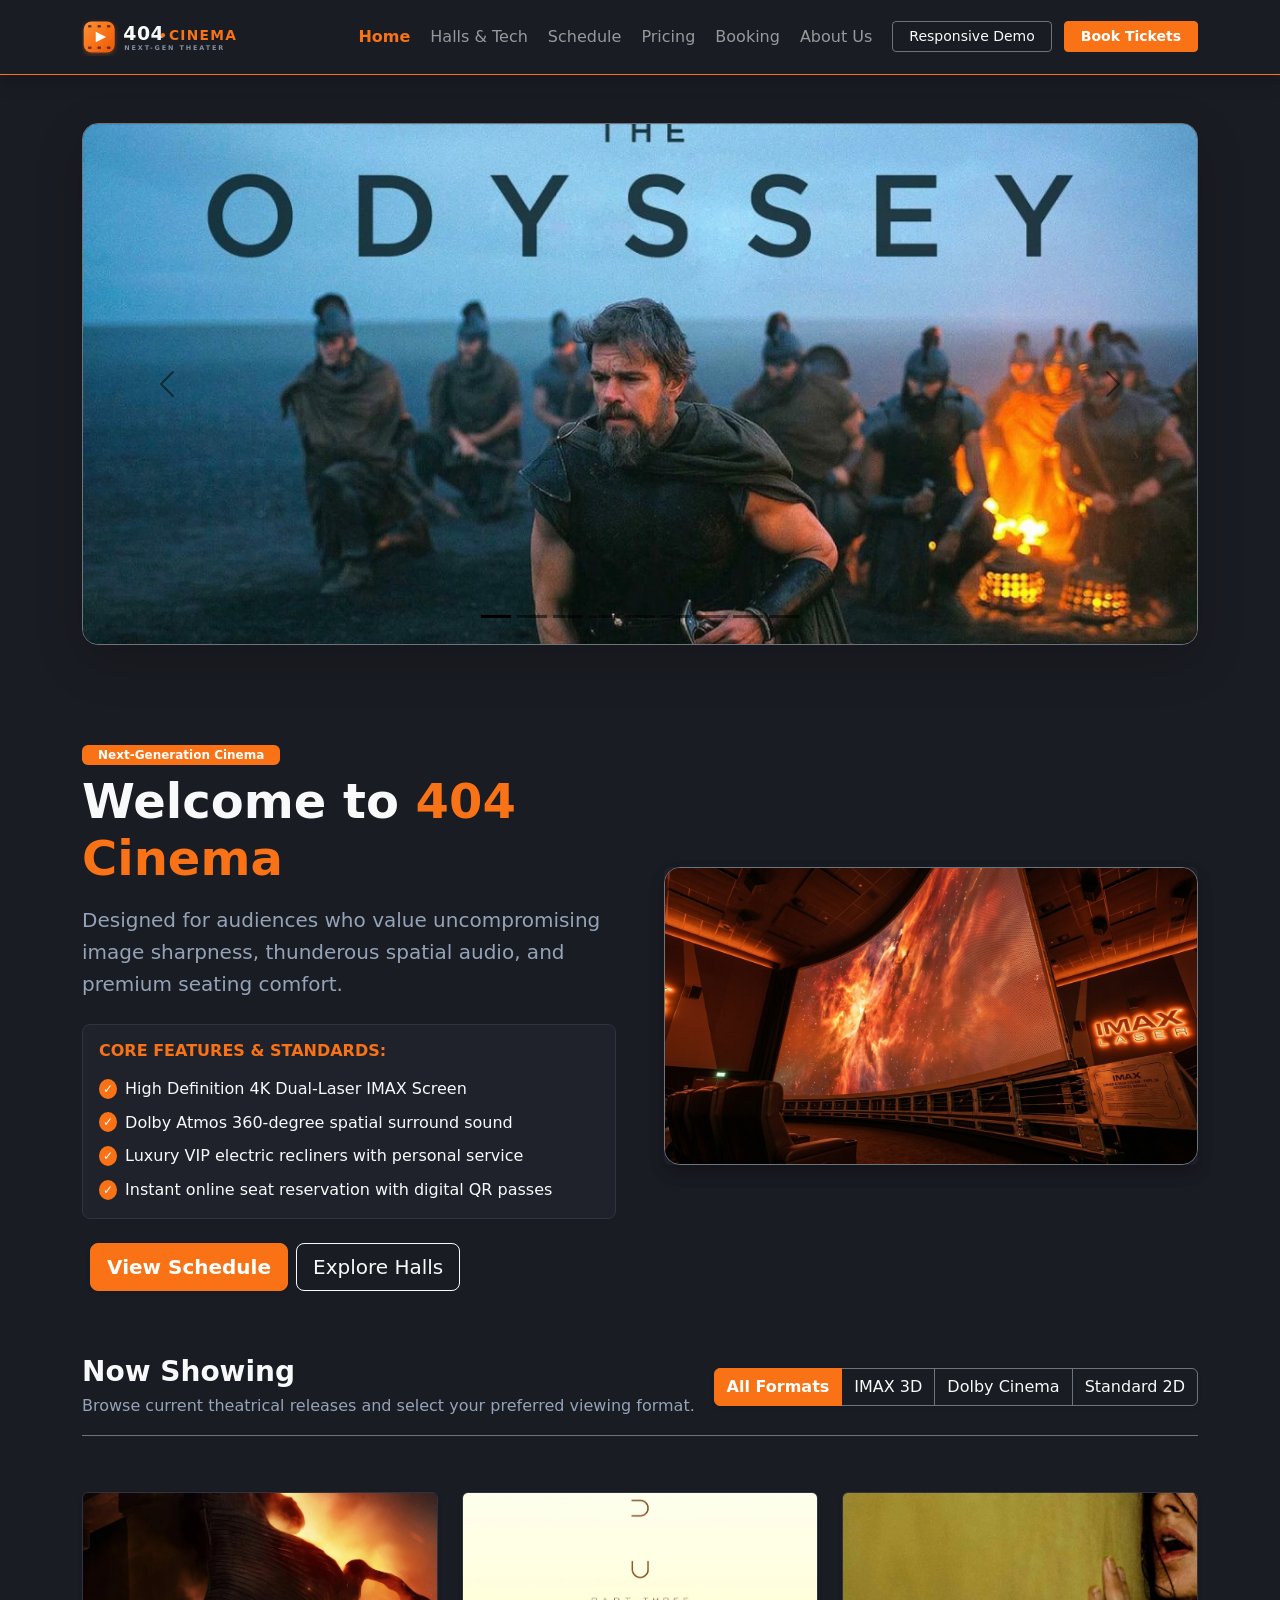
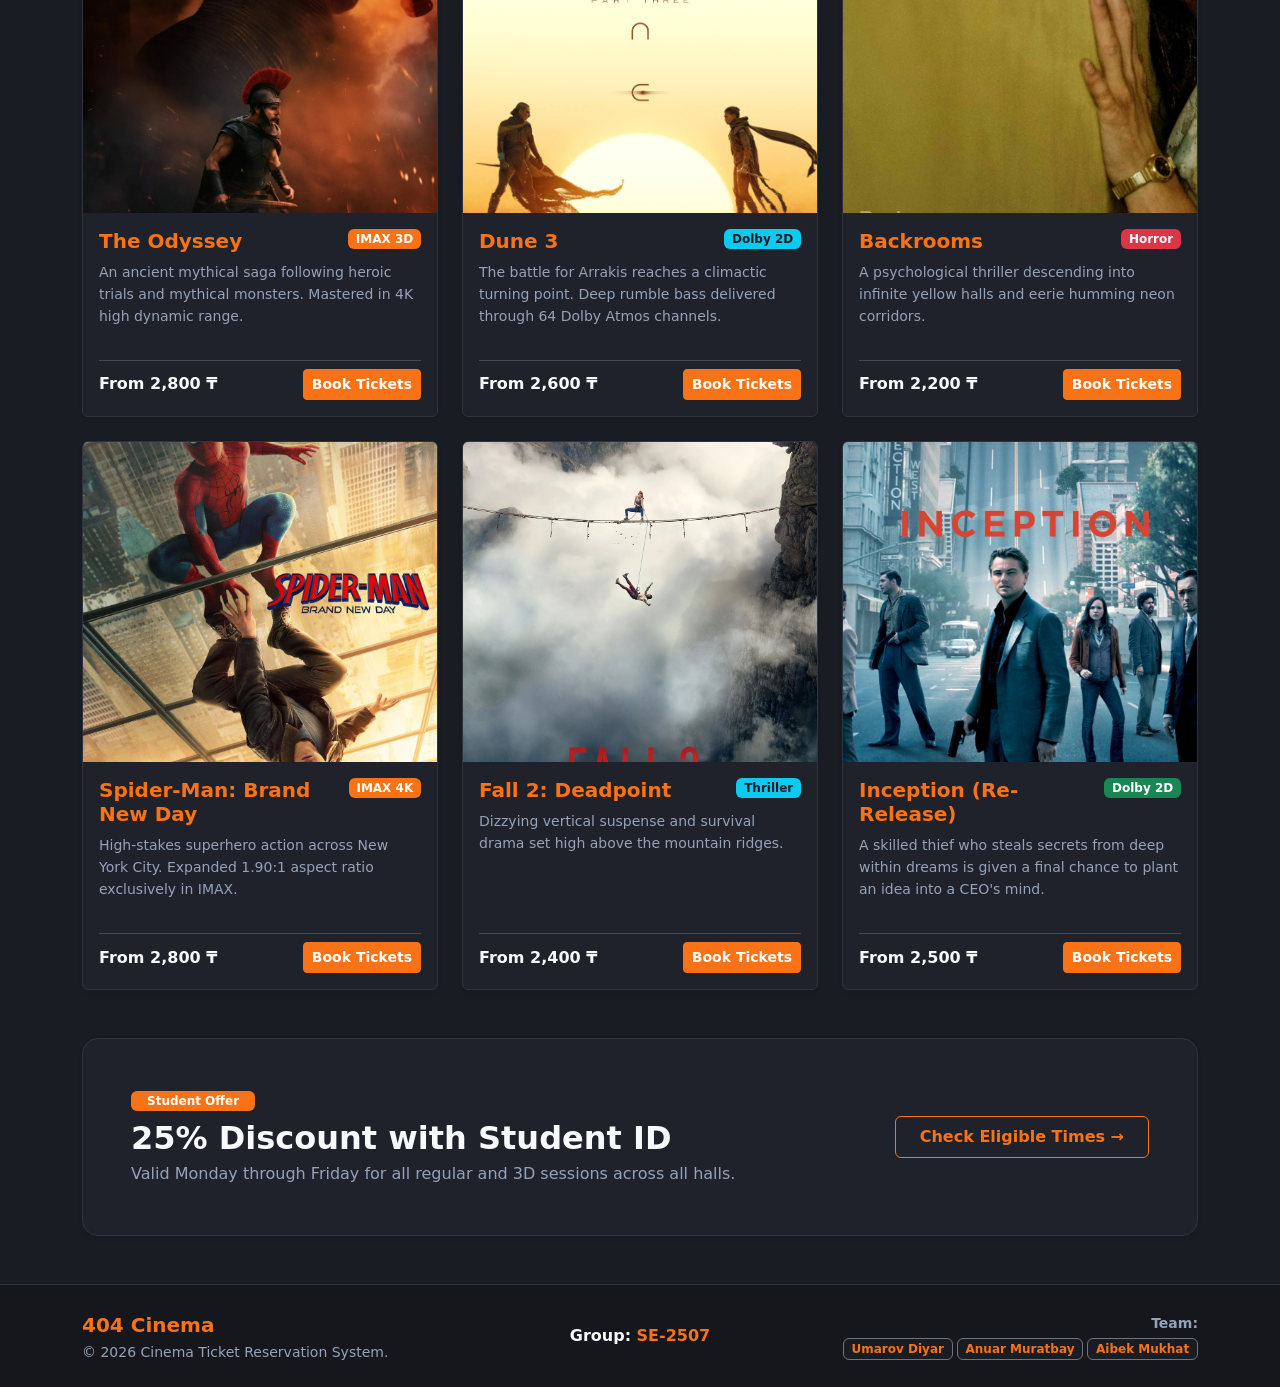
==== commit 3c99a1c8: "FinalCommitMidterm" ====
--- a/index.html
+++ b/index.html
@@ -4,16 +4,15 @@
   <!-- 
     Authors: Umarov Diyar, Anuar Muratbay, Aibek Mukhat
     Group: SE-2507
-    Assignment #3: Media Queries + Bootstrap Grid
   -->
   <meta charset="UTF-8">
   <meta name="viewport" content="width=device-width, initial-scale=1.0">
   <title>404 Cinema - Ultimate Movie Experience</title>
 
-  <!-- Bootstrap 5 CSS -->
+  <!-- Bootstrap connection -->
   <link href="https://cdn.jsdelivr.net/npm/bootstrap@5.3.3/dist/css/bootstrap.min.css" rel="stylesheet" integrity="sha384-QWTKZyjpPEjISv5WaRU9OFeRpok6YctnYmDr5pNlyT2bRjXh0JMhjY6hW+ALEwIH" crossorigin="anonymous">
 
-  <!-- Custom CSS (Cinema Dark & Orange Palette) -->
+  <!-- Custom CSS -->
   <link rel="stylesheet" href="css/style.css">
 </head>
 <body class="bg-dark text-light d-flex flex-column min-vh-100">
@@ -22,8 +21,8 @@
   <header>
     <nav class="navbar navbar-expand-lg navbar-dark bg-black border-bottom border-warning sticky-top shadow py-3" aria-label="Main Navigation">
       <div class="container">
-        <a class="navbar-brand fw-bold text-warning fs-3 tracking-wide" href="index.html">
-          404 Cinema
+        <a class="navbar-brand d-inline-flex align-items-center py-0" href="index.html" aria-label="404 Cinema Home">
+          <img src="images/logo.svg" alt="404 Cinema" height="38" class="d-inline-block">
         </a>
         <button class="navbar-toggler border-warning" type="button" data-bs-toggle="collapse" data-bs-target="#navbarMain" aria-controls="navbarMain" aria-expanded="false" aria-label="Toggle navigation menu">
           <span class="navbar-toggler-icon"></span>
@@ -67,7 +66,7 @@
 
   <main class="flex-grow-1">
 
-    <!-- Featured Premieres Carousel (9 Slides) -->
+    <!-- Carousel-->
     <section class="container my-4 my-lg-5" aria-label="Featured Movie Premieres">
       <div id="cinemaHeroCarousel" class="carousel slide carousel-fade shadow-lg rounded-4 overflow-hidden border border-secondary" data-bs-ride="carousel" data-bs-interval="4500">
         <!-- 9 Indicators -->
@@ -86,31 +85,31 @@
         <!-- 9 Movie Slides -->
         <div class="carousel-inner">
           <div class="carousel-item active">
-            <img src="images/the-odyssey-blu-ray-streaming-date.avif" class="d-block w-100 object-fit-cover" style="height: 520px;" alt="The Odyssey">
-          </div>
-          <div class="carousel-item">
-            <img src="images/Dune-Part-Three-Horizontal-15-e1783535178816.webp" class="d-block w-100 object-fit-cover" style="height: 520px;" alt="Dune: Part Three">
-          </div>
-          <div class="carousel-item">
-            <img src="images/spidermannew.jpg" class="d-block w-100 object-fit-cover" style="height: 520px;" alt="Spider-Man: Brand New Day">
-          </div>
-          <div class="carousel-item">
-            <img src="images/fall_2_11zon_1789143597.webp" class="d-block w-100 object-fit-cover" style="height: 520px;" alt="Fall 2: Deadpoint">
-          </div>
-          <div class="carousel-item">
-            <img src="images/backroomss.jpg" class="d-block w-100 object-fit-cover" style="height: 520px;" alt="Backrooms">
-          </div>
-          <div class="carousel-item">
-            <img src="images/inception11.jpg" class="d-block w-100 object-fit-cover" style="height: 520px;" alt="Inception">
-          </div>
-          <div class="carousel-item">
-            <img src="images/interstell.webp" class="d-block w-100 object-fit-cover" style="height: 520px;" alt="Interstellar">
-          </div>
-          <div class="carousel-item">
-            <img src="images/avatar.jpg" class="d-block w-100 object-fit-cover" style="height: 520px;" alt="Avatar: Fire and Ash">
-          </div>
-          <div class="carousel-item">
-            <img src="images/batman2.jpg" class="d-block w-100 object-fit-cover" style="height: 520px;" alt="The Batman: Part II">
+            <img src="images/the-odyssey-blu-ray-streaming-date.avif" class="d-block w-100 carousel-hero-img" alt="The Odyssey">
+          </div>
+          <div class="carousel-item">
+            <img src="images/Dune-Part-Three-Horizontal-15-e1783535178816.webp" class="d-block w-100 carousel-hero-img" alt="Dune: Part Three">
+          </div>
+          <div class="carousel-item">
+            <img src="images/spidermannew.jpg" class="d-block w-100 carousel-hero-img" alt="Spider-Man: Brand New Day">
+          </div>
+          <div class="carousel-item">
+            <img src="images/fall_2_11zon_1789143597.webp" class="d-block w-100 carousel-hero-img" alt="Fall 2: Deadpoint">
+          </div>
+          <div class="carousel-item">
+            <img src="images/backroomss.jpg" class="d-block w-100 carousel-hero-img" alt="Backrooms">
+          </div>
+          <div class="carousel-item">
+            <img src="images/inception11.jpg" class="d-block w-100 carousel-hero-img" alt="Inception">
+          </div>
+          <div class="carousel-item">
+            <img src="images/interstell.webp" class="d-block w-100 carousel-hero-img" alt="Interstellar">
+          </div>
+          <div class="carousel-item">
+            <img src="images/avatar.jpg" class="d-block w-100 carousel-hero-img" alt="Avatar: Fire and Ash">
+          </div>
+          <div class="carousel-item">
+            <img src="images/batman2.jpg" class="d-block w-100 carousel-hero-img" alt="The Batman: Part II">
           </div>
         </div>
 
@@ -322,7 +321,7 @@
       </div>
     </section>
 
-    <!-- Student Discount Callout Section -->
+    <!-- Student Discount Section -->
     <section class="container pb-5">
       <div class="card p-4 p-md-5 rounded-4 shadow-sm d-flex flex-column flex-md-row justify-content-between align-items-md-center gap-3">
         <div>
@@ -338,7 +337,7 @@
 
   </main>
 
-  <!-- Semantic Accessibility Footer with All Team Members -->
+  <!-- Footer -->
   <footer class="bg-black text-light py-4 border-top border-secondary mt-auto" aria-label="Site Footer">
     <div class="container text-center">
       <div class="row gy-3 align-items-center">
@@ -347,11 +346,10 @@
           <p class="text-secondary small mb-0">&copy; 2026 Cinema Ticket Reservation System.</p>
         </div>
         <div class="col-12 col-md-4">
-          <p class="text-light fw-semibold mb-1">Group: <span class="text-warning">SE-2507</span></p>
-          <span class="badge bg-secondary text-light">Bootstrap Grid &amp; Media Queries</span>
+          <p class="text-light fw-semibold mb-0">Group: <span class="text-warning">SE-2507</span></p>
         </div>
         <div class="col-12 col-md-4 text-md-end">
-          <div class="small text-secondary mb-1"><strong>Team Members:</strong></div>
+          <div class="small text-secondary mb-1"><strong>Team:</strong></div>
           <div class="d-flex justify-content-center justify-content-md-end gap-1 flex-wrap">
             <span class="badge bg-dark border border-secondary text-warning">Umarov Diyar</span>
             <span class="badge bg-dark border border-secondary text-warning">Anuar Muratbay</span>
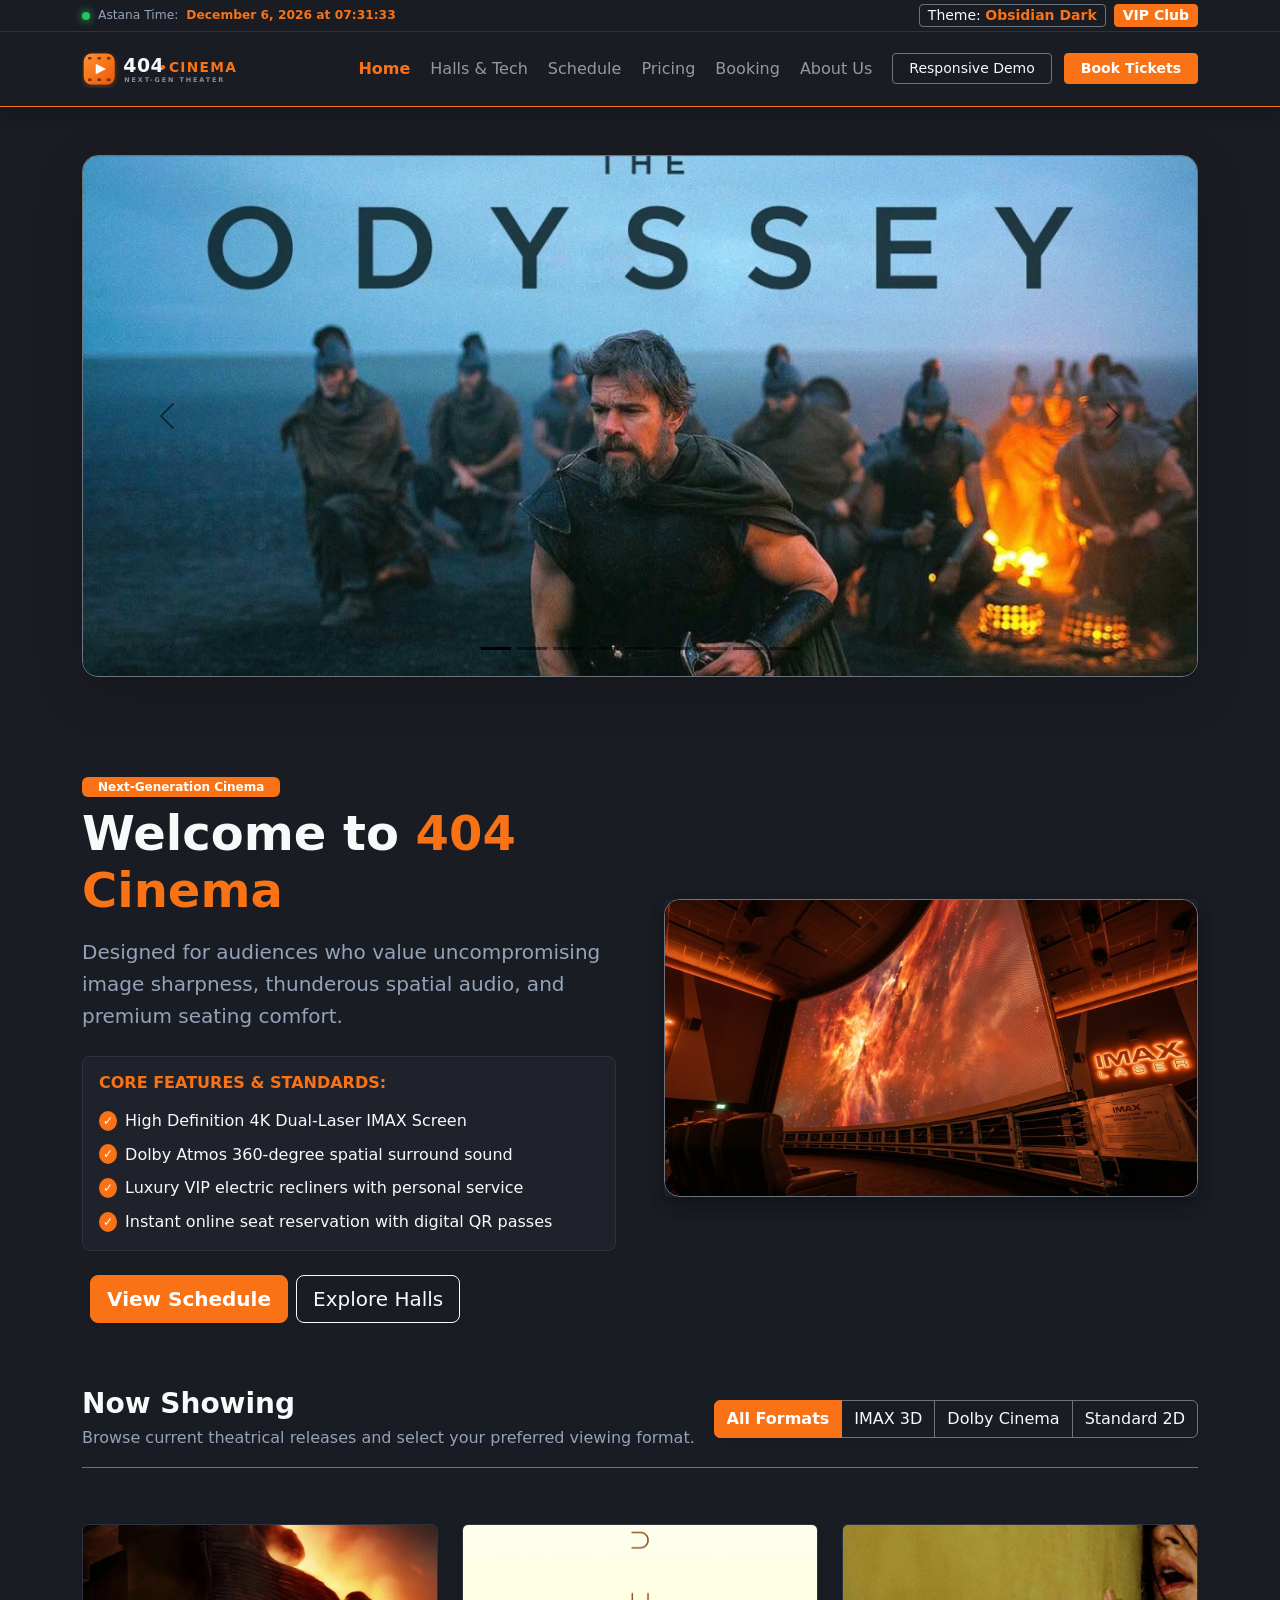
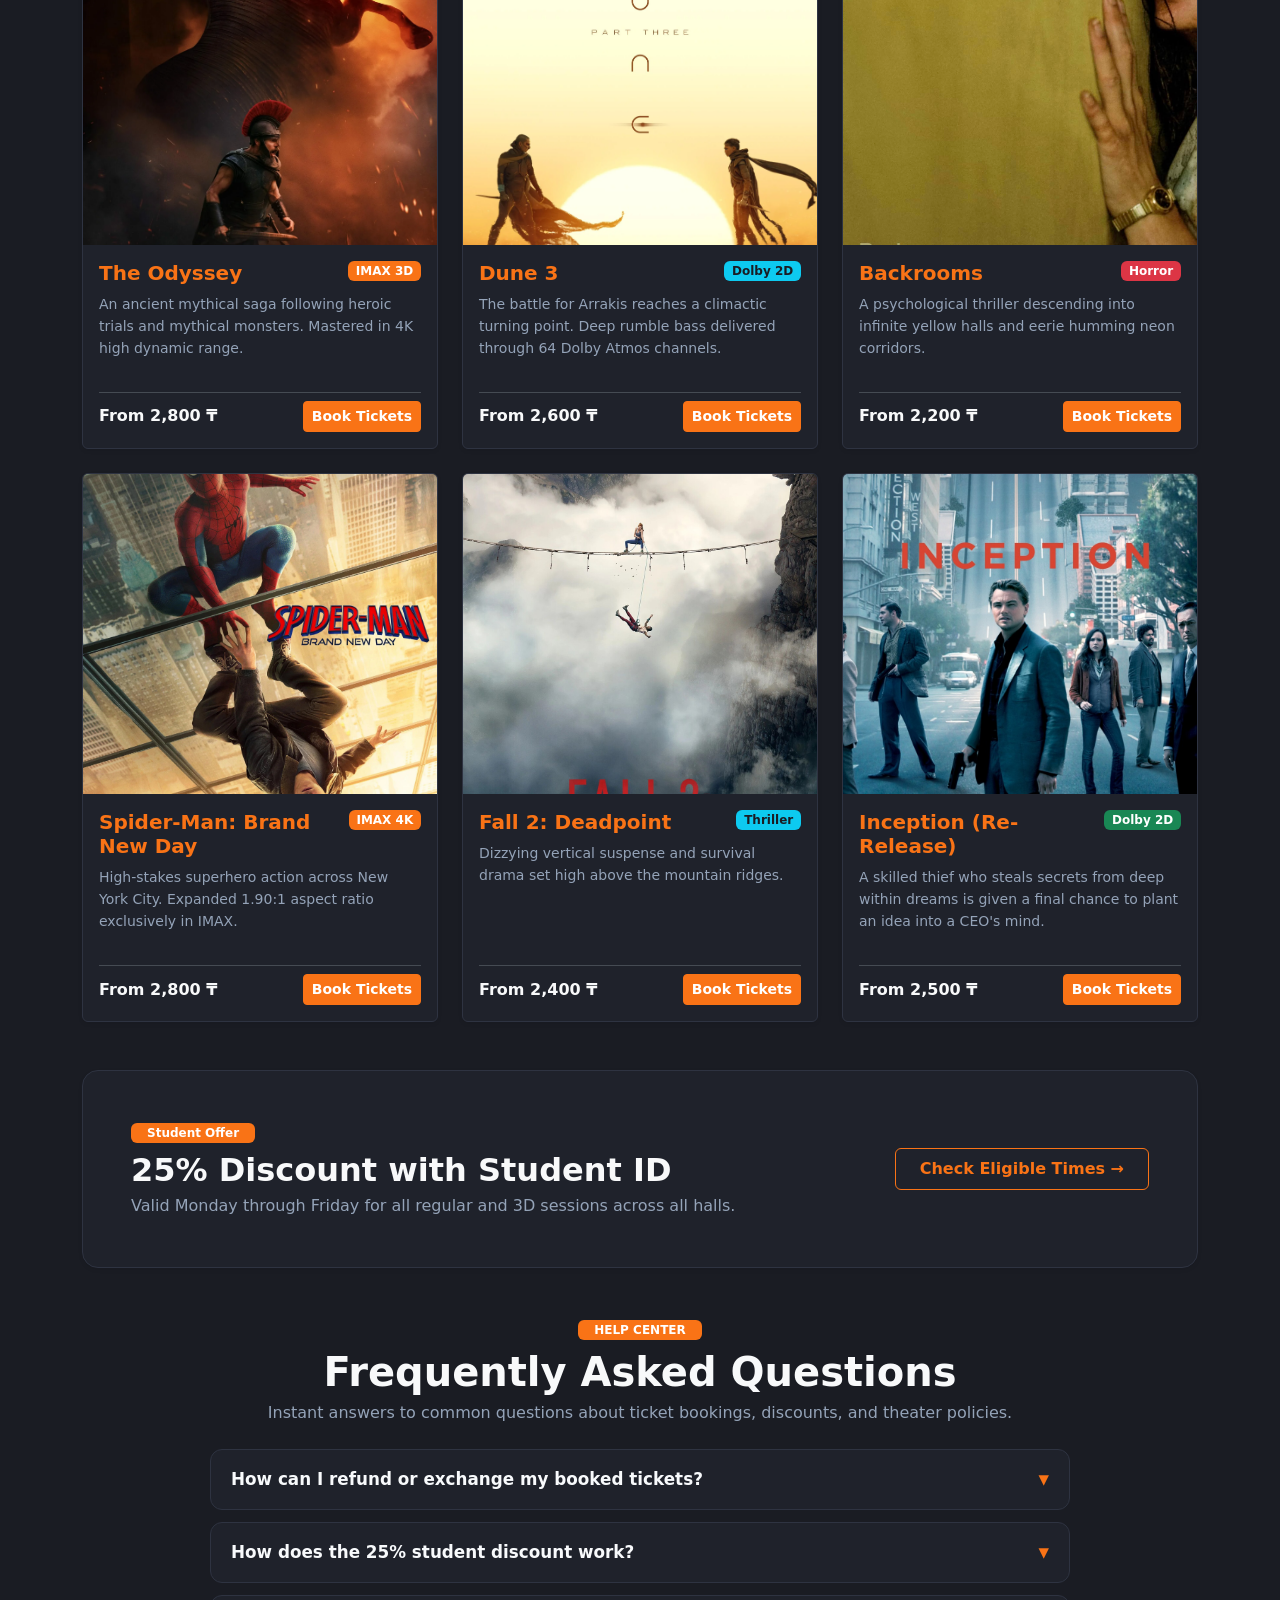
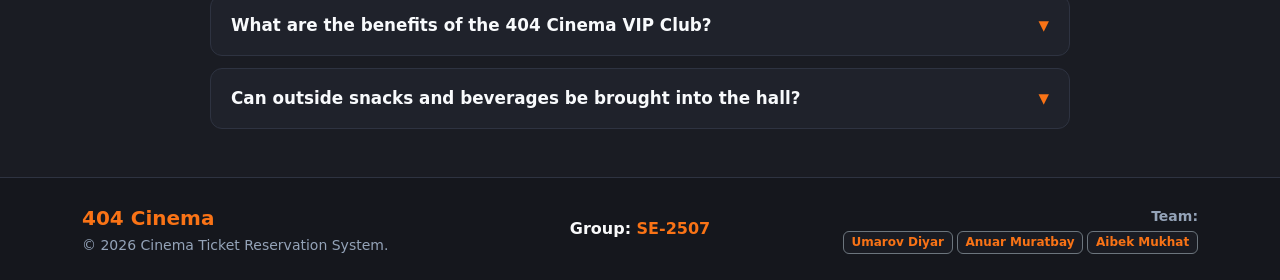
==== commit dbf17ab1: "feat: added js implementation" ====
--- a/index.html
+++ b/index.html
@@ -17,9 +17,31 @@
 </head>
 <body class="bg-dark text-light d-flex flex-column min-vh-100">
 
-  <!-- Main Navigation Bar -->
-  <header>
-    <nav class="navbar navbar-expand-lg navbar-dark bg-black border-bottom border-warning sticky-top shadow py-3" aria-label="Main Navigation">
+  <!-- Main Navigation Bar & Header Utility -->
+  <header class="sticky-top shadow">
+    <!-- Utility Bar: Live Clock & Theme Switcher -->
+    <div class="bg-black border-bottom border-secondary border-opacity-25 py-1 px-3 small text-secondary">
+      <div class="container d-flex justify-content-between align-items-center flex-wrap gap-2">
+        <!-- Live Clock -->
+        <div class="d-flex align-items-center gap-2" id="liveClock">
+          <span class="clock-pulse-dot" title="Live Clock Active"></span>
+          <span class="text-secondary small">Astana Time:</span>
+          <span id="clockText" class="fw-semibold text-warning small">Loading time...</span>
+        </div>
+
+        <!-- Theme Switcher & VIP Club Modal Trigger -->
+        <div class="d-flex align-items-center gap-2 ms-auto">
+          <button id="themeToggleBtn" type="button" class="btn btn-sm btn-outline-secondary text-light py-0 px-2" title="Click to switch background theme">
+            <span class="d-none d-sm-inline">Theme:</span> <span id="themeNameLabel" class="text-warning fw-bold">Obsidian Dark</span>
+          </button>
+          <button type="button" class="btn btn-sm btn-warning text-white fw-bold py-0 px-2 js-open-modal" title="Open VIP Club Registration Form">
+            VIP Club
+          </button>
+        </div>
+      </div>
+    </div>
+
+    <nav class="navbar navbar-expand-lg navbar-dark bg-black border-bottom border-warning py-3" aria-label="Main Navigation">
       <div class="container">
         <a class="navbar-brand d-inline-flex align-items-center py-0" href="index.html" aria-label="404 Cinema Home">
           <img src="images/logo.svg" alt="404 Cinema" height="38" class="d-inline-block">
@@ -335,6 +357,69 @@
       </div>
     </section>
 
+    <!-- Frequently Asked Questions Accordion -->
+    <section class="container pb-5" aria-label="Frequently Asked Questions">
+      <div class="text-center mb-4">
+        <span class="badge bg-warning text-white text-uppercase px-3 py-1 fw-bold mb-2">Help Center</span>
+        <h2 class="display-6 fw-bold text-light mb-1">Frequently Asked Questions</h2>
+        <p class="text-secondary">Instant answers to common questions about ticket bookings, discounts, and theater policies.</p>
+      </div>
+
+      <div class="cinema-accordion mx-auto" style="max-width: 860px;">
+        <!-- FAQ Item 1 -->
+        <div class="cinema-accordion-item">
+          <button class="cinema-accordion-header" type="button">
+            <span>How can I refund or exchange my booked tickets?</span>
+            <span class="accordion-icon">&#9660;</span>
+          </button>
+          <div class="cinema-accordion-body">
+            <div class="cinema-accordion-body-inner">
+              Online ticket reservations can be refunded or exchanged up to 2 hours before the movie screening begins. Simply enter your booking reference code in your profile or show your digital voucher at the box office desk.
+            </div>
+          </div>
+        </div>
+
+        <!-- FAQ Item 2 -->
+        <div class="cinema-accordion-item">
+          <button class="cinema-accordion-header" type="button">
+            <span>How does the 25% student discount work?</span>
+            <span class="accordion-icon">&#9660;</span>
+          </button>
+          <div class="cinema-accordion-body">
+            <div class="cinema-accordion-body-inner">
+              The student discount applies Monday through Friday to all Standard 2D, 3D, and IMAX sessions. Simply select the student checkbox during booking and present your valid university student ID card at the auditorium entrance.
+            </div>
+          </div>
+        </div>
+
+        <!-- FAQ Item 3 -->
+        <div class="cinema-accordion-item">
+          <button class="cinema-accordion-header" type="button">
+            <span>What are the benefits of the 404 Cinema VIP Club?</span>
+            <span class="accordion-icon">&#9660;</span>
+          </button>
+          <div class="cinema-accordion-body">
+            <div class="cinema-accordion-body-inner">
+              Club members get 10% bonus cashback on every ticket, free popcorn refills on Thursdays, and exclusive access to premiere pre-screenings with VIP recliner seating.
+            </div>
+          </div>
+        </div>
+
+        <!-- FAQ Item 4 -->
+        <div class="cinema-accordion-item">
+          <button class="cinema-accordion-header" type="button">
+            <span>Can outside snacks and beverages be brought into the hall?</span>
+            <span class="accordion-icon">&#9660;</span>
+          </button>
+          <div class="cinema-accordion-body">
+            <div class="cinema-accordion-body-inner">
+              Guests may bring standard personal drinks and light snacks. Hot prepared meals, fast food, and glass containers are strictly prohibited inside our laser auditoriums to preserve guest comfort and seat upholstery.
+            </div>
+          </div>
+        </div>
+      </div>
+    </section>
+
   </main>
 
   <!-- Footer -->
@@ -360,7 +445,82 @@
     </div>
   </footer>
 
+  <!-- VIP Club Registration Modal -->
+  <div id="cinemaModal" class="cinema-modal-overlay" role="dialog" aria-modal="true" aria-hidden="true" aria-labelledby="modalTitle">
+    <div class="cinema-modal-container">
+      
+      <!-- Modal Header -->
+      <div class="cinema-modal-header">
+        <div>
+          <span class="badge bg-warning text-white mb-1">VIP Privilege</span>
+          <h3 class="h5 fw-bold text-light mb-0" id="modalTitle">Join 404 Cinema Club</h3>
+        </div>
+        <button id="closeModalBtn" type="button" class="cinema-modal-close-btn" aria-label="Close popup">&times;</button>
+      </div>
+
+      <!-- Modal Body -->
+      <div class="cinema-modal-body">
+        <!-- Success Alert banner -->
+        <div id="formSuccessAlert" class="alert alert-success d-none mb-3 py-2 px-3 small" role="alert"></div>
+
+        <p class="text-secondary small mb-3">
+          Sign up to receive 15% off your next ticket booking, weekly premiere invitations, and secret concessions vouchers.
+        </p>
+
+        <!-- Registration Form -->
+        <form id="clubRegistrationForm" novalidate>
+          
+          <!-- Full Name -->
+          <div class="mb-3">
+            <label for="regName" class="form-label small fw-semibold text-light">Full Name *</label>
+            <input type="text" class="form-control bg-dark border-secondary text-light" id="regName" placeholder="e.g. Diyar Umarov" required>
+            <div class="invalid-feedback small"></div>
+          </div>
+
+          <!-- Email -->
+          <div class="mb-3">
+            <label for="regEmail" class="form-label small fw-semibold text-light">Email Address *</label>
+            <input type="email" class="form-control bg-dark border-secondary text-light" id="regEmail" placeholder="name@domain.com" required>
+            <div class="invalid-feedback small"></div>
+          </div>
+
+          <!-- Password -->
+          <div class="mb-3">
+            <label for="regPassword" class="form-label small fw-semibold text-light">Password * <span class="text-secondary font-monospace">(min 8 chars)</span></label>
+            <input type="password" class="form-control bg-dark border-secondary text-light" id="regPassword" placeholder="Create strong password" required>
+            <div class="invalid-feedback small"></div>
+          </div>
+
+          <!-- Confirm Password -->
+          <div class="mb-3">
+            <label for="regConfirmPassword" class="form-label small fw-semibold text-light">Confirm Password *</label>
+            <input type="password" class="form-control bg-dark border-secondary text-light" id="regConfirmPassword" placeholder="Repeat your password" required>
+            <div class="invalid-feedback small"></div>
+          </div>
+
+          <!-- Terms Checkbox -->
+          <div class="form-check mb-4">
+            <input class="form-check-input" type="checkbox" id="regTerms" required>
+            <label class="form-check-label text-secondary small" for="regTerms">
+              I accept the <a href="about.html" class="text-warning text-decoration-none">Club Membership Terms</a> and privacy policy.
+            </label>
+            <div class="invalid-feedback small"></div>
+          </div>
+
+          <!-- Submit Button -->
+          <button type="submit" class="btn btn-warning w-100 fw-bold text-white py-2 shadow-sm">
+            Create VIP Account &rarr;
+          </button>
+        </form>
+      </div>
+
+    </div>
+  </div>
+
   <!-- Bootstrap 5 Bundle JS -->
   <script src="https://cdn.jsdelivr.net/npm/bootstrap@5.3.3/dist/js/bootstrap.bundle.min.js" integrity="sha384-YvpcrYf0tY3lHB60NNkmXc5s9fDVZLESaAA55NDzOxhy9GkcIdslK1eN7N6jIeHz" crossorigin="anonymous"></script>
+
+  <!-- Custom Scripts -->
+  <script src="js/main.js"></script>
 </body>
 </html>
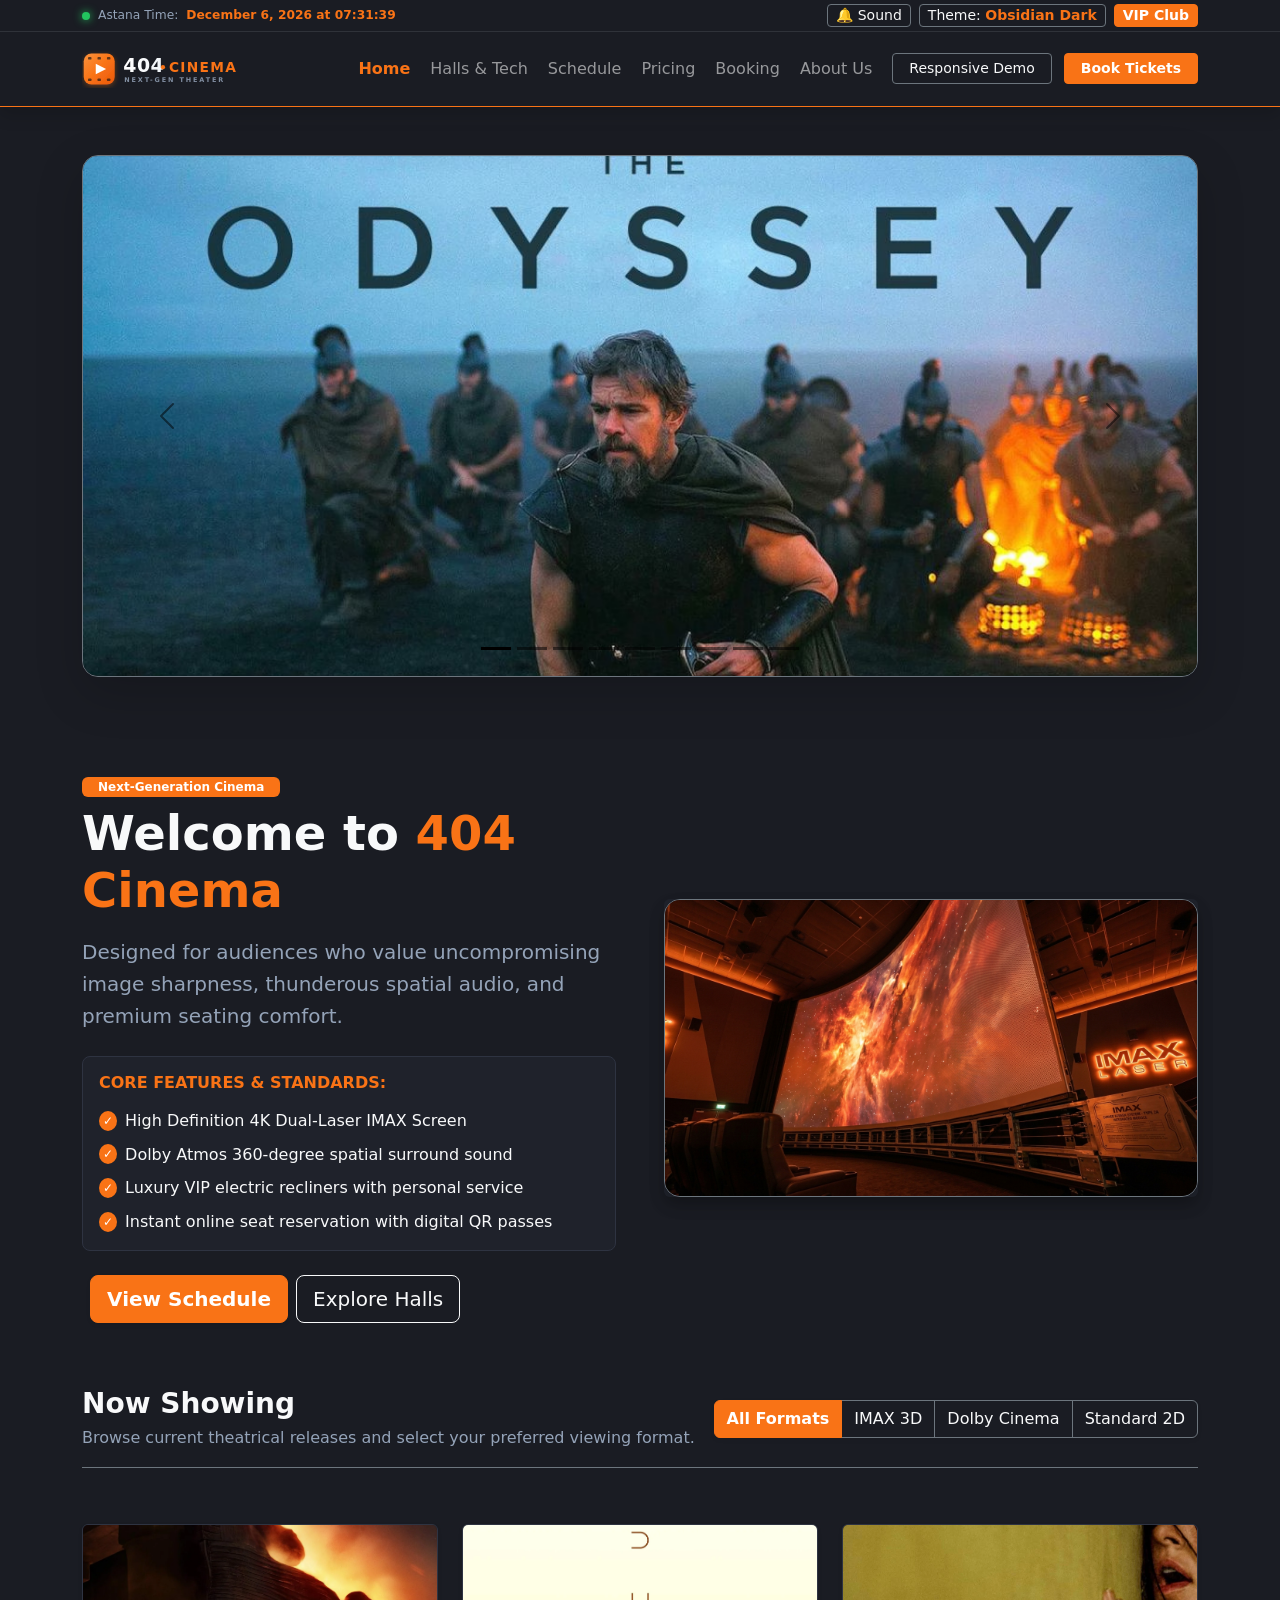
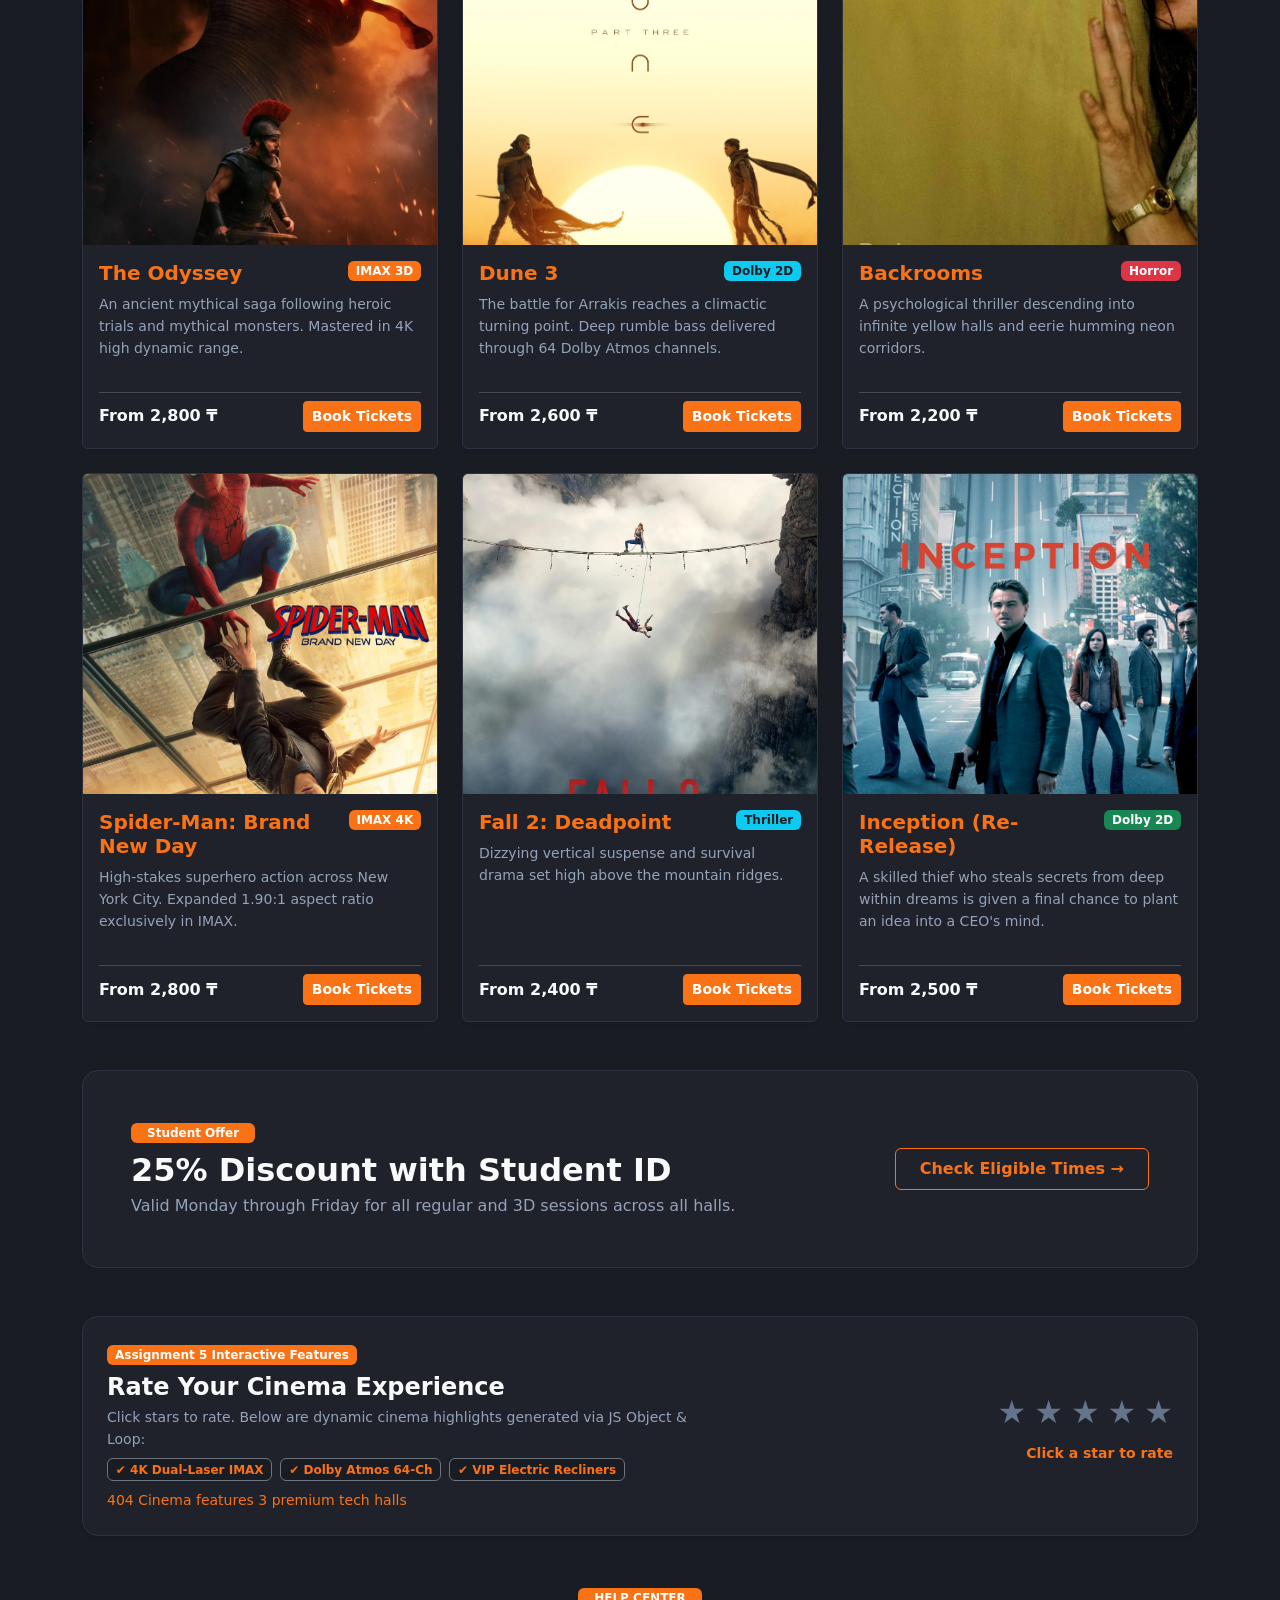
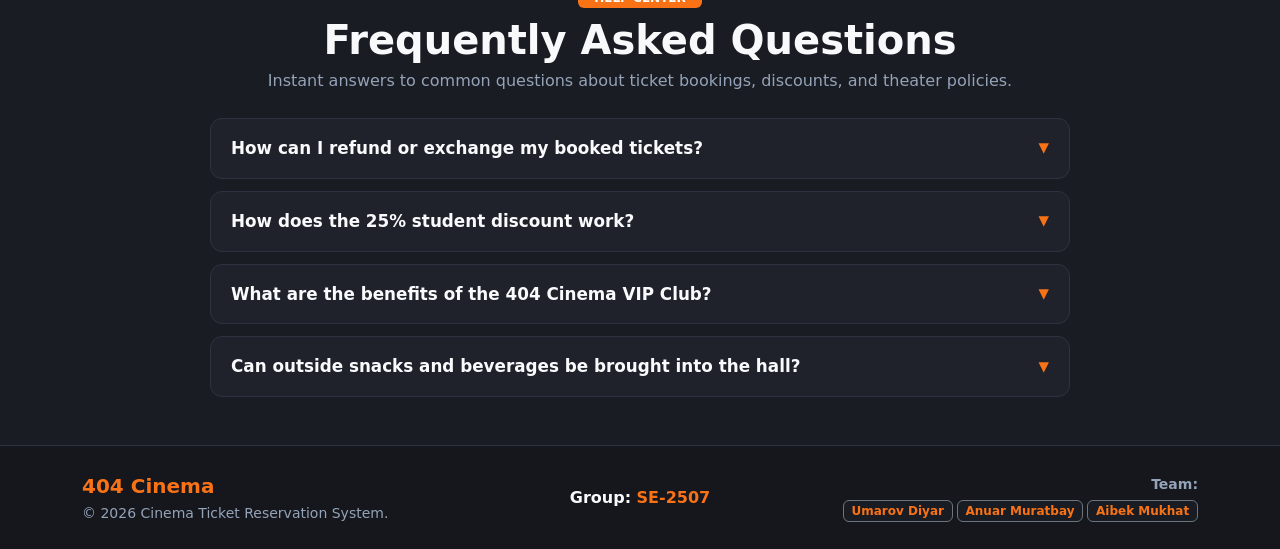
==== commit 5fd537ad: "new commit" ====
--- a/index.html
+++ b/index.html
@@ -29,8 +29,9 @@
           <span id="clockText" class="fw-semibold text-warning small">Loading time...</span>
         </div>
 
-        <!-- Theme Switcher & VIP Club Modal Trigger -->
+        <!-- Theme Switcher, Sound & VIP Club Modal Trigger -->
         <div class="d-flex align-items-center gap-2 ms-auto">
+          <button id="soundBtn" type="button" class="btn btn-sm btn-outline-secondary text-light py-0 px-2" title="Play notification sound">🔔 Sound</button>
           <button id="themeToggleBtn" type="button" class="btn btn-sm btn-outline-secondary text-light py-0 px-2" title="Click to switch background theme">
             <span class="d-none d-sm-inline">Theme:</span> <span id="themeNameLabel" class="text-warning fw-bold">Obsidian Dark</span>
           </button>
@@ -206,22 +207,22 @@
           <p class="text-secondary mb-0">Browse current theatrical releases and select your preferred viewing format.</p>
         </div>
 
-        <!-- Button Group for Format Filter -->
-        <div class="btn-group shadow-sm" role="group" aria-label="Movie Format Filter">
-          <button type="button" class="btn btn-warning active fw-semibold text-white">All Formats</button>
-          <button type="button" class="btn btn-outline-secondary text-light">IMAX 3D</button>
-          <button type="button" class="btn btn-outline-secondary text-light">Dolby Cinema</button>
-          <button type="button" class="btn btn-outline-secondary text-light">Standard 2D</button>
+        <!-- Button Group for Format Filter (Controlled via JS Switch Statement) -->
+        <div class="btn-group shadow-sm" role="group" aria-label="Movie Format Filter" id="movieFormatFilterGroup">
+          <button type="button" class="btn btn-warning active fw-semibold text-white format-filter-btn" data-filter="all">All Formats</button>
+          <button type="button" class="btn btn-outline-secondary text-light format-filter-btn" data-filter="imax">IMAX 3D</button>
+          <button type="button" class="btn btn-outline-secondary text-light format-filter-btn" data-filter="dolby">Dolby Cinema</button>
+          <button type="button" class="btn btn-outline-secondary text-light format-filter-btn" data-filter="standard">Standard 2D</button>
         </div>
       </div>
     </section>
 
     <!-- Now Showing: 6 Movies in 3-Column Grid (col-lg-4) -->
     <section class="container py-4 py-lg-5" aria-label="Now Showing Movie Cards">
-      <div class="row g-4">
+      <div class="row g-4" id="movieCardsGrid">
 
         <!-- Movie 1 -->
-        <div class="col-12 col-md-6 col-lg-4">
+        <div class="col-12 col-md-6 col-lg-4 movie-card-item" data-category="imax">
           <div class="card h-100 bg-secondary bg-opacity-10 border-secondary border-opacity-75 shadow-sm hover-card">
             <img src="images/i.webp" class="card-img-top object-fit-cover" style="height: 320px;" alt="The Odyssey">
             <div class="card-body d-flex flex-column">
@@ -241,7 +242,7 @@
         </div>
 
         <!-- Movie 2 -->
-        <div class="col-12 col-md-6 col-lg-4">
+        <div class="col-12 col-md-6 col-lg-4 movie-card-item" data-category="dolby">
           <div class="card h-100 bg-secondary bg-opacity-10 border-secondary border-opacity-75 shadow-sm hover-card">
             <img src="images/dune.webp" class="card-img-top object-fit-cover" style="height: 320px;" alt="Dune 3">
             <div class="card-body d-flex flex-column">
@@ -261,7 +262,7 @@
         </div>
 
         <!-- Movie 3 -->
-        <div class="col-12 col-md-6 col-lg-4">
+        <div class="col-12 col-md-6 col-lg-4 movie-card-item" data-category="standard">
           <div class="card h-100 bg-secondary bg-opacity-10 border-secondary border-opacity-75 shadow-sm hover-card">
             <img src="images/backrooms.jpg" class="card-img-top object-fit-cover" style="height: 320px;" alt="Backrooms">
             <div class="card-body d-flex flex-column">
@@ -281,7 +282,7 @@
         </div>
 
         <!-- Movie 4 -->
-        <div class="col-12 col-md-6 col-lg-4">
+        <div class="col-12 col-md-6 col-lg-4 movie-card-item" data-category="imax">
           <div class="card h-100 bg-secondary bg-opacity-10 border-secondary border-opacity-75 shadow-sm hover-card">
             <img src="images/spider.jpg" class="card-img-top object-fit-cover" style="height: 320px;" alt="Spider-Man: Brand New Day">
             <div class="card-body d-flex flex-column">
@@ -301,7 +302,7 @@
         </div>
 
         <!-- Movie 5 -->
-        <div class="col-12 col-md-6 col-lg-4">
+        <div class="col-12 col-md-6 col-lg-4 movie-card-item" data-category="dolby">
           <div class="card h-100 bg-secondary bg-opacity-10 border-secondary border-opacity-75 shadow-sm hover-card">
             <img src="images/fall.jpg" class="card-img-top object-fit-cover" style="height: 320px;" alt="Fall 2: Deadpoint">
             <div class="card-body d-flex flex-column">
@@ -321,7 +322,7 @@
         </div>
 
         <!-- Movie 6 -->
-        <div class="col-12 col-md-6 col-lg-4">
+        <div class="col-12 col-md-6 col-lg-4 movie-card-item" data-category="dolby">
           <div class="card h-100 bg-secondary bg-opacity-10 border-secondary border-opacity-75 shadow-sm hover-card">
             <img src="images/inception11.jpg" class="card-img-top object-fit-cover" style="height: 320px;" alt="Inception Anniversary Screening">
             <div class="card-body d-flex flex-column">
@@ -354,6 +355,32 @@
         <a href="schedule.html" class="btn btn-outline-warning px-4 py-2 fw-semibold">
           Check Eligible Times &rarr;
         </a>
+      </div>
+    </section>
+
+    <!-- Assignment 5: Interactive Rating & Dynamic Highlights -->
+    <section class="container pb-5" aria-label="Audience Experience Rating">
+      <div class="card p-4 rounded-4 shadow-sm bg-secondary bg-opacity-10 border-secondary border-opacity-75">
+        <div class="row align-items-center g-3">
+          <div class="col-12 col-md-7">
+            <span class="badge bg-warning text-white fw-bold px-2 py-1 mb-2">Assignment 5 Interactive Features</span>
+            <h3 class="h4 fw-bold text-light mb-1">Rate Your Cinema Experience</h3>
+            <p class="text-secondary small mb-2">Click stars to rate. Below are dynamic cinema highlights generated via JS Object &amp; Loop:</p>
+            <div id="dynamicHighlights" class="d-flex flex-wrap gap-2 mb-2"></div>
+            <div id="cinemaInfoSummary" class="text-warning small"></div>
+            <div id="keyboardNavNotice" class="badge bg-warning text-white mt-2 d-none"></div>
+          </div>
+          <div class="col-12 col-md-5 text-md-end">
+            <div class="star-rating d-inline-flex gap-2 fs-2 text-secondary mb-1" id="cinemaStarRating" role="group" aria-label="Star Rating">
+              <span class="star-item" data-value="1" role="button" tabindex="0" title="1 Star">★</span>
+              <span class="star-item" data-value="2" role="button" tabindex="0" title="2 Stars">★</span>
+              <span class="star-item" data-value="3" role="button" tabindex="0" title="3 Stars">★</span>
+              <span class="star-item" data-value="4" role="button" tabindex="0" title="4 Stars">★</span>
+              <span class="star-item" data-value="5" role="button" tabindex="0" title="5 Stars">★</span>
+            </div>
+            <div id="ratingFeedback" class="small fw-semibold text-warning">Click a star to rate</div>
+          </div>
+        </div>
       </div>
     </section>
 
